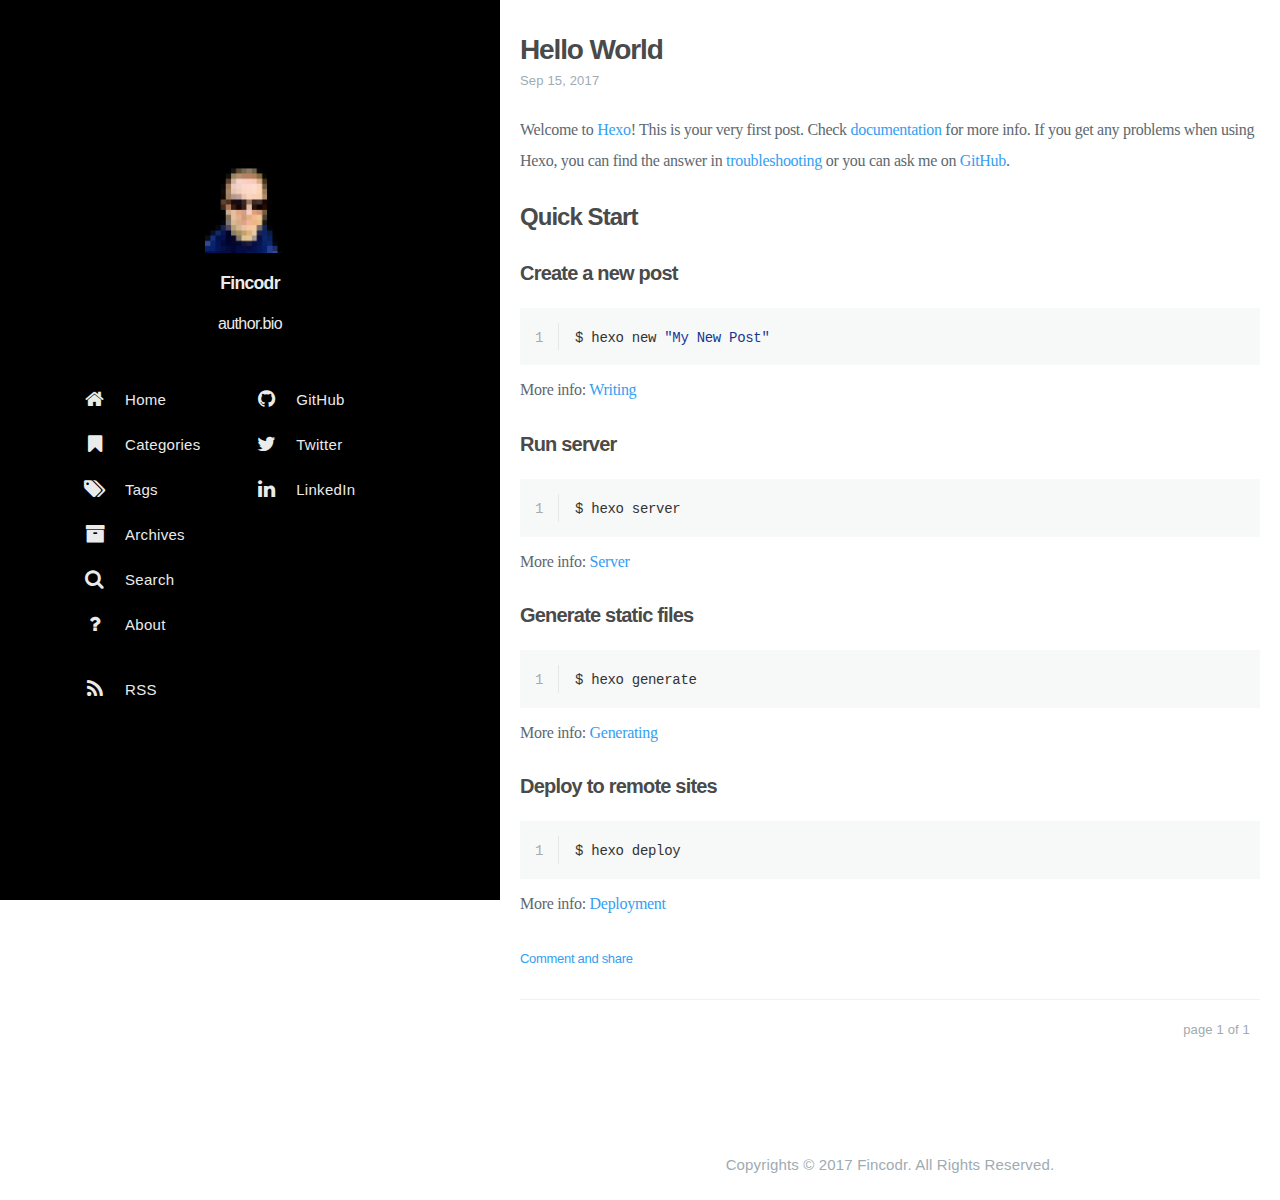
==== index.html @ 5a458836 "Site updated: 2017-09-15 10:48:50" ====
<!DOCTYPE html>
<html lang="en">
    
<head>
    <meta charset="UTF-8">
    <meta name="viewport" content="width=device-width, initial-scale=1">
    <meta name="generator" content="Fincodr :: Code">
    <title>Fincodr :: Code</title>
    <meta name="author" content="Fincodr">
    
    
    
        <link rel="alternate" type="application/atom+xml" title="RSS" href="/atom.xml">
    
    <meta name="description" content="Thoughts, ramblings and occasionally cool things">
<meta property="og:type" content="blog">
<meta property="og:title" content="Fincodr :: Code">
<meta property="og:url" content="https://fincodr.com/index.html">
<meta property="og:site_name" content="Fincodr :: Code">
<meta property="og:description" content="Thoughts, ramblings and occasionally cool things">
<meta property="og:locale" content="en">
<meta name="twitter:card" content="summary">
<meta name="twitter:title" content="Fincodr :: Code">
<meta name="twitter:description" content="Thoughts, ramblings and occasionally cool things">
<meta name="twitter:creator" content="@Fincodr">
    
    
        
    
    
        <meta property="og:image" content="https://fincodr.com/assets/images/mika_pixel_2017_200x200.png"/>
    
    
    
    
    <!--STYLES-->
    <link rel="stylesheet" href="/assets/css/font-awesome.css">
    <link rel="stylesheet" href="/assets/css/jquery.fancybox.css">
    <link rel="stylesheet" href="/assets/css/jquery.fancybox-thumbs.css">
    <link rel="stylesheet" href="/assets/css/tranquilpeak.css">
    <!--STYLES END-->
    
    
</head>

    <body>
        <div id="blog">
            <!-- Define author's picture -->


    
        
            
        
    

<header id="header" data-behavior="1">
    <i id="btn-open-sidebar" class="fa fa-lg fa-bars"></i>
    <div class="header-title">
        <a class="header-title-link" href="/ ">Fincodr :: Code</a>
    </div>
    
        
            <a  class="header-right-picture "
                href="#about">
        
        
            <img class="header-picture" src="/assets/images/mika_pixel_2017_200x200.png" alt="Author&#39;s picture"/>
        
        </a>
    
</header>

            <!-- Define author's picture -->



        
    

<nav id="sidebar" data-behavior="1">
    <div class="sidebar-container">
        
            <div class="sidebar-profile">
                <a href="/#about">
                    <img class="sidebar-profile-picture" src="/assets/images/mika_pixel_2017_200x200.png" alt="Author&#39;s picture"/>
                </a>
                <h4 class="sidebar-profile-name">Fincodr</h4>
                
                    <h5 class="sidebar-profile-bio"><p>author.bio</p>
</h5>
                
            </div>
        
        
            <ul class="sidebar-buttons">
            
                <li class="sidebar-button">
                    
                        <a  class="sidebar-button-link "
                             href="/ "
                            
                        >
                    
                        <i class="sidebar-button-icon fa fa-lg fa-home"></i>
                        <span class="sidebar-button-desc">Home</span>
                    </a>
            </li>
            
                <li class="sidebar-button">
                    
                        <a  class="sidebar-button-link "
                             href="/all-categories"
                            
                        >
                    
                        <i class="sidebar-button-icon fa fa-lg fa-bookmark"></i>
                        <span class="sidebar-button-desc">Categories</span>
                    </a>
            </li>
            
                <li class="sidebar-button">
                    
                        <a  class="sidebar-button-link "
                             href="/all-tags"
                            
                        >
                    
                        <i class="sidebar-button-icon fa fa-lg fa-tags"></i>
                        <span class="sidebar-button-desc">Tags</span>
                    </a>
            </li>
            
                <li class="sidebar-button">
                    
                        <a  class="sidebar-button-link "
                             href="/all-archives"
                            
                        >
                    
                        <i class="sidebar-button-icon fa fa-lg fa-archive"></i>
                        <span class="sidebar-button-desc">Archives</span>
                    </a>
            </li>
            
                <li class="sidebar-button">
                    
                        <a  class="sidebar-button-link open-algolia-search"
                             href="#search"
                            
                        >
                    
                        <i class="sidebar-button-icon fa fa-lg fa-search"></i>
                        <span class="sidebar-button-desc">Search</span>
                    </a>
            </li>
            
                <li class="sidebar-button">
                    
                        <a  class="sidebar-button-link "
                             href="#about"
                            
                        >
                    
                        <i class="sidebar-button-icon fa fa-lg fa-question"></i>
                        <span class="sidebar-button-desc">About</span>
                    </a>
            </li>
            
        </ul>
        
            <ul class="sidebar-buttons">
            
                <li class="sidebar-button">
                    
                        <a  class="sidebar-button-link " href="https://github.com/" target="_blank" rel="noopener">
                    
                        <i class="sidebar-button-icon fa fa-lg fa-github"></i>
                        <span class="sidebar-button-desc">GitHub</span>
                    </a>
            </li>
            
                <li class="sidebar-button">
                    
                        <a  class="sidebar-button-link " href="https://twitter.com/" target="_blank" rel="noopener">
                    
                        <i class="sidebar-button-icon fa fa-lg fa-twitter"></i>
                        <span class="sidebar-button-desc">Twitter</span>
                    </a>
            </li>
            
                <li class="sidebar-button">
                    
                        <a  class="sidebar-button-link " href="https://www.linkedin.com/profile/" target="_blank" rel="noopener">
                    
                        <i class="sidebar-button-icon fa fa-lg fa-linkedin"></i>
                        <span class="sidebar-button-desc">LinkedIn</span>
                    </a>
            </li>
            
        </ul>
        
            <ul class="sidebar-buttons">
            
                <li class="sidebar-button">
                    
                        <a  class="sidebar-button-link "
                             href="/atom.xml"
                            
                        >
                    
                        <i class="sidebar-button-icon fa fa-lg fa-rss"></i>
                        <span class="sidebar-button-desc">RSS</span>
                    </a>
            </li>
            
        </ul>
        
    </div>
</nav>

            
            <div id="main" data-behavior="1"
                 class="
                        hasCoverMetaIn
                        ">
                <section class="postShorten-group main-content-wrap">
    
    
    <article class="postShorten postShorten--thumbnailimg-bottom" itemscope itemType="http://schema.org/BlogPosting">
        <div class="postShorten-wrap">
            
            <div class="postShorten-header">
                <h1 class="postShorten-title" itemprop="headline">
                    
                        <a class="link-unstyled" href="/2017/09/15/hello-world/">
                            Hello World
                        </a>
                    
                </h1>
                <div class="postShorten-meta">
    <time itemprop="datePublished" datetime="2017-09-15T09:57:41+03:00">
	
		    Sep 15, 2017
    	
    </time>
    
</div>

            </div>
            
                <div class="postShorten-content" itemprop="articleBody">
                    <p>Welcome to <a href="https://hexo.io/" target="_blank" rel="external">Hexo</a>! This is your very first post. Check <a href="https://hexo.io/docs/" target="_blank" rel="external">documentation</a> for more info. If you get any problems when using Hexo, you can find the answer in <a href="https://hexo.io/docs/troubleshooting.html" target="_blank" rel="external">troubleshooting</a> or you can ask me on <a href="https://github.com/hexojs/hexo/issues" target="_blank" rel="external">GitHub</a>.</p>
<h2 id="Quick-Start"><a href="#Quick-Start" class="headerlink" title="Quick Start"></a>Quick Start</h2><h3 id="Create-a-new-post"><a href="#Create-a-new-post" class="headerlink" title="Create a new post"></a>Create a new post</h3><figure class="highlight bash"><table><tr><td class="gutter"><pre><div class="line">1</div></pre></td><td class="code"><pre><div class="line">$ hexo new <span class="string">"My New Post"</span></div></pre></td></tr></table></figure>
<p>More info: <a href="https://hexo.io/docs/writing.html" target="_blank" rel="external">Writing</a></p>
<h3 id="Run-server"><a href="#Run-server" class="headerlink" title="Run server"></a>Run server</h3><figure class="highlight bash"><table><tr><td class="gutter"><pre><div class="line">1</div></pre></td><td class="code"><pre><div class="line">$ hexo server</div></pre></td></tr></table></figure>
<p>More info: <a href="https://hexo.io/docs/server.html" target="_blank" rel="external">Server</a></p>
<h3 id="Generate-static-files"><a href="#Generate-static-files" class="headerlink" title="Generate static files"></a>Generate static files</h3><figure class="highlight bash"><table><tr><td class="gutter"><pre><div class="line">1</div></pre></td><td class="code"><pre><div class="line">$ hexo generate</div></pre></td></tr></table></figure>
<p>More info: <a href="https://hexo.io/docs/generating.html" target="_blank" rel="external">Generating</a></p>
<h3 id="Deploy-to-remote-sites"><a href="#Deploy-to-remote-sites" class="headerlink" title="Deploy to remote sites"></a>Deploy to remote sites</h3><figure class="highlight bash"><table><tr><td class="gutter"><pre><div class="line">1</div></pre></td><td class="code"><pre><div class="line">$ hexo deploy</div></pre></td></tr></table></figure>
<p>More info: <a href="https://hexo.io/docs/deployment.html" target="_blank" rel="external">Deployment</a></p>

                    
                        
                    
                    
                        <p>
                            <a href="/2017/09/15/hello-world/#post-footer" class="postShorten-excerpt_link link">
                                Comment and share
                            </a>
                        </p>
                    
                </div>
            
        </div>
        
    </article>
    
    <div class="pagination-bar">
    <ul class="pagination">
        
        
        <li class="pagination-number">page 1 of 1</li>
    </ul>
</div>

</section>


                <footer id="footer" class="main-content-wrap">
    <span class="copyrights">
        Copyrights &copy; 2017 Fincodr. All Rights Reserved.
    </span>
</footer>

            </div>
            
        </div>
        


    
        
    

<div id="about">
    <div id="about-card">
        <div id="about-btn-close">
            <i class="fa fa-remove"></i>
        </div>
        
            <img id="about-card-picture" src="/assets/images/mika_pixel_2017_200x200.png" alt="Author&#39;s picture"/>
        
            <h4 id="about-card-name">Fincodr</h4>
        
            <div id="about-card-bio"><p>author.bio</p>
</div>
        
        
            <div id="about-card-job">
                <i class="fa fa-briefcase"></i>
                <br/>
                <p>author.job</p>

            </div>
        
        
            <div id="about-card-location">
                <i class="fa fa-map-marker"></i>
                <br/>
                Jyväskylä
            </div>
        
    </div>
</div>

        <div id="algolia-search-modal" class="modal-container">
    <div class="modal">
        <div class="modal-header">
            <span class="close-button"><i class="fa fa-close"></i></span>
            <a href="https://algolia.com" target="_blank" rel="noopener" class="searchby-algolia text-color-light link-unstyled">
                <span class="searchby-algolia-text text-color-light text-small">by</span>
                <img class="searchby-algolia-logo" src="https://www.algolia.com/static_assets/images/press/downloads/algolia-light.svg">
            </a>
            <i class="search-icon fa fa-search"></i>
            <form id="algolia-search-form">
                <input type="text" id="algolia-search-input" name="search"
                    class="form-control input--large search-input" placeholder="Search "
                    />
            </form>
        </div>
        <div class="modal-body">
            <div class="no-result text-color-light text-center">no post found</div>
            <div class="results">
                
                <div class="media">
                    
                    <div class="media-body">
                        <a class="link-unstyled" href="https://fincodr.com/2017/09/15/hello-world/">
                            <h3 class="media-heading">Hello World</h3>
                        </a>
                        <span class="media-meta">
                            <span class="media-date text-small">
                                
                                    Sep 15, 2017
                                
                            </span>
                        </span>
                        <div class="media-content hide-xs font-merryweather"></div>
                    </div>
                    <div style="clear:both;"></div>
                    <hr>
                </div>
                
            </div>
        </div>
        <div class="modal-footer">
            <p class="results-count text-medium"
                data-message-zero="no post found"
                data-message-one="1 post found"
                data-message-other="{n} posts found">
                1 post found
            </p>
        </div>
    </div>
</div>

        
<div id="cover" style="background-image:url('/assets/images/null');"></div>
        <!--SCRIPTS-->
<script src="/assets/js/jquery.js"></script>
<script src="/assets/js/jquery.fancybox.js"></script>
<script src="/assets/js/jquery.fancybox-thumbs.js"></script>
<script src="/assets/js/tranquilpeak.js"></script>
<!--SCRIPTS END-->


    </body>
</html>
---- assets/css/tranquilpeak.css ----
@charset "UTF-8";
@font-face {
  font-family: 'Open Sans';
  font-style: normal;
  font-weight: 400;
  src: local("Open Sans"), local("OpenSans"), url(https://fonts.gstatic.com/s/opensans/v10/cJZKeOuBrn4kERxqtaUH3SZ2oysoEQEeKwjgmXLRnTc.ttf) format("truetype"); }

@font-face {
  font-family: 'Open Sans';
  font-style: normal;
  font-weight: 700;
  src: local("Open Sans Bold"), local("OpenSans-Bold"), url(https://fonts.gstatic.com/s/opensans/v10/k3k702ZOKiLJc3WVjuplzJS3E-kSBmtLoNJPDtbj2Pk.ttf) format("truetype"); }

@font-face {
  font-family: 'Merriweather';
  font-style: normal;
  font-weight: 300;
  src: local("Merriweather Light"), local("Merriweather-Light"), url(https://fonts.gstatic.com/s/merriweather/v8/ZvcMqxEwPfh2qDWBPxn6nk7nEl83IKQRaQwpv_tz1Eg.ttf) format("truetype"); }

@font-face {
  font-family: 'Merriweather';
  font-style: normal;
  font-weight: 400;
  src: local("Merriweather"), url(https://fonts.gstatic.com/s/merriweather/v8/RFda8w1V0eDZheqfcyQ4EJS3E-kSBmtLoNJPDtbj2Pk.ttf) format("truetype"); }

@font-face {
  font-family: 'Merriweather';
  font-style: normal;
  font-weight: 700;
  src: local("Merriweather Bold"), local("Merriweather-Bold"), url(https://fonts.gstatic.com/s/merriweather/v8/ZvcMqxEwPfh2qDWBPxn6nv83cGrqhiQgWmjXfohD0fc.ttf) format("truetype"); }

@font-face {
  font-family: 'Merriweather';
  font-style: italic;
  font-weight: 300;
  src: local("Merriweather Light Italic"), local("Merriweather-LightItalic"), url(https://fonts.gstatic.com/s/merriweather/v8/EYh7Vl4ywhowqULgRdYwIGrKw6K5wsYdxr6rUL2ZGaM.ttf) format("truetype"); }

@font-face {
  font-family: 'Merriweather';
  font-style: italic;
  font-weight: 700;
  src: local("Merriweather Bold Italic"), local("Merriweather-BoldItalic"), url(https://fonts.gstatic.com/s/merriweather/v8/EYh7Vl4ywhowqULgRdYwII1kRdeHIFWYEsp6A2f99b0.ttf) format("truetype"); }

html {
  font-family: "Open Sans", sans-serif;
  font-size: 10px;
  -ms-text-size-adjust: 100%;
  -webkit-text-size-adjust: 100%;
  text-size-adjust: 100%;
  -webkit-tap-highlight-color: transparent;
  tap-highlight-color: transparent; }

body {
  width: 100%;
  height: 100%;
  margin: 0;
  padding: 0;
  background: white;
  font-family: "Open Sans", sans-serif;
  font-size: 1.6rem;
  line-height: 1.9em;
  letter-spacing: 0.01em;
  -webkit-font-smoothing: subpixel-antialiased;
  font-smoothing: subpixel-antialiased; }
  body.pushed {
    overflow-x: hidden; }

h1,
h2,
h3,
h4,
h5,
h6 {
  letter-spacing: -0.04em;
  font-family: "Open Sans", sans-serif;
  font-weight: 700;
  line-height: 1.45em;
  color: #4a4a4a; }

h1,
h2,
h3 {
  margin: 1em 0 1em 0; }

h4,
h5,
h6 {
  margin: 1em 0 0.5em 0; }

h1 {
  font-size: 2.8rem; }

h2 {
  font-size: 2.4rem; }

h3 {
  font-size: 2rem; }

h4 {
  font-size: 1.8rem; }

h5 {
  font-size: 1.7rem; }

h6 {
  font-size: 1.6rem; }

p {
  margin: 0 0 1.5em 0; }

ul,
ol,
dl {
  margin: 0 0 0.5em 0; }

a, a:hover, a:active, a:visited {
  cursor: pointer;
  color: #349ef3;
  text-decoration: none; }

a:hover {
  color: #349ef3;
  text-decoration: underline; }

table {
  width: 100%;
  background: transparent;
  border-collapse: collapse;
  border-spacing: 0;
  text-align: left; }
  table th {
    padding: 5px 10px;
    font-weight: bold;
    border-bottom: 2px solid #909ba2; }
  table td {
    padding: 5px 10px; }
  table tr:nth-child(2n) {
    background: #f7f8f8; }

hr {
  margin: 1.5em 0 0;
  outline: none;
  border: none;
  border-top: 1px solid #eef2f8; }

dl dt {
  font-weight: bold; }

dl dd {
  margin-left: 0; }

pre > code {
  display: block;
  width: 100%;
  box-sizing: border-box;
  padding: 15px;
  font-family: Menlo, Consolas, monospace;
  border: none;
  margin: 0;
  cursor: text;
  overflow-x: auto;
  line-height: 1.7em;
  font-size: 1.4rem; }

code {
  font-size: 1.5rem;
  display: inline-block;
  font-family: Menlo, Consolas, monospace;
  font-weight: 400;
  background-color: #f7f8f8;
  padding: 0 10px; }

acronym,
abbr {
  border-bottom: 1px dotted #5d686f; }

blockquote {
  border-left: 3px solid #5d686f;
  padding: 0 15px;
  font-style: italic;
  margin: 1.5em 0 0; }
  blockquote cite:before {
    content: ' — ';
    padding: 0 0.3em; }
  blockquote > p:first-child {
    margin: 0; }

@media only screen and (max-width: 767px) {
  code {
    font-size: 1.4rem; }
  h1 {
    font-size: 2.6rem; }
  h2 {
    font-size: 2.2rem; }
  h3 {
    font-size: 1.8rem; }
  h4 {
    font-size: 1.6rem; }
  h5 {
    font-size: 1.5rem; }
  h6 {
    font-size: 1.4rem; } }

@media only screen and (min-width: 768px) and (max-width: 1023px) {
  h1 {
    font-size: 2.65rem; }
  h2 {
    font-size: 2.25rem; }
  h3 {
    font-size: 1.85rem; }
  h4 {
    font-size: 1.65rem; }
  h5 {
    font-size: 1.55rem; }
  h6 {
    font-size: 1.45rem; } }

#about {
  display: none;
  position: fixed;
  top: 0;
  left: 0;
  width: 100%;
  height: 100%;
  background: rgba(17, 26, 35, 0);
  text-align: center;
  line-height: 100%;
  overflow-y: auto;
  overflow-x: hidden;
  z-index: 30; }
  #about #about-card {
    position: relative;
    top: -1000px;
    display: block;
    background: white;
    max-width: 400px;
    margin: 15px auto;
    border-radius: 3px;
    padding: 30px 0;
    -webkit-box-shadow: 0 0 5px rgba(0, 0, 0, 0.5);
    -moz-box-shadow: 0 0 5px rgba(0, 0, 0, 0.5);
    box-shadow: 0 0 5px rgba(0, 0, 0, 0.5); }
    #about #about-card #about-btn-close {
      position: absolute;
      top: 15px;
      right: 15px;
      color: #9eabb3;
      cursor: pointer; }
      #about #about-card #about-btn-close:hover {
        color: #738691; }
    #about #about-card #about-card-picture {
      margin-bottom: 15px; }
    #about #about-card #about-card-name {
      margin-top: 0;
      margin-bottom: 20px; }
    #about #about-card #about-card-bio {
      padding: 0 30px;
      margin: 0 0 30px 0; }
    #about #about-card #about-card-job,
    #about #about-card #about-card-location {
      display: inline-block;
      vertical-align: top; }
    #about #about-card #about-card-job,
    #about #about-card #about-card-location,
    #about #about-card #about-card-bio {
      font-size: 1.6rem;
      line-height: 1.9em;
      font-weight: 400;
      color: #5d686f; }

@media only screen and (max-width: 767px) {
  #about #about-card {
    width: 90%; }
    #about #about-card #about-card-job,
    #about #about-card #about-card-location {
      display: block;
      width: calc(100% - 60px);
      padding: 0 30px; }
    #about #about-card #about-card-picture {
      width: 90px;
      height: 90px;
      border-radius: 45px; }
    #about #about-card #about-card-job {
      margin-bottom: 15px; } }

@media only screen and (min-width: 768px) {
  #about #about-card {
    width: 80%; }
    #about #about-card #about-card-picture {
      width: 110px;
      height: 110px;
      border-radius: 55px; }
    #about #about-card #about-card-job,
    #about #about-card #about-card-location {
      display: inline-block;
      width: calc((100% / 2) - 48px); }
    #about #about-card #about-card-job {
      padding: 0 15px 0 30px; }
    #about #about-card #about-card-location {
      padding: 0 30px 0 15px; } }

#blog {
  position: absolute;
  top: 0;
  left: 0;
  width: 100%;
  height: 100%; }

#bottom-bar {
  display: none;
  position: fixed;
  bottom: 0;
  height: 60px;
  background: white;
  margin: 0;
  border-top: 1px solid #eef2f8;
  padding: 0 15px;
  z-index: 40;
  transition: transform .25s ease-in-out;
  -webkit-transition: -webkit-transform .25s ease-in-out; }

@media only screen and (max-width: 767px) {
  #bottom-bar {
    width: calc(100% - 15px * 2);
    left: 0; }
    #bottom-bar[data-behavior="1"].pushed, #bottom-bar[data-behavior="2"].pushed, #bottom-bar[data-behavior="4"].pushed, #bottom-bar[data-behavior="5"].pushed {
      -webkit-transform: translate3d(250px, 0, 0);
      -moz-transform: translate3d(250px, 0, 0);
      transform: translate3d(250px, 0, 0); }
    #bottom-bar[data-behavior="3"].pushed, #bottom-bar[data-behavior="6"].pushed {
      -webkit-transform: translate3d(75px, 0, 0);
      -moz-transform: translate3d(75px, 0, 0);
      transform: translate3d(75px, 0, 0); } }

@media only screen and (min-width: 768px) and (max-width: 1023px) {
  #bottom-bar[data-behavior="1"], #bottom-bar[data-behavior="2"], #bottom-bar[data-behavior="3"] {
    width: calc(100% - 75px - 15px * 2);
    left: 75px; }
    #bottom-bar[data-behavior="1"].pushed, #bottom-bar[data-behavior="2"].pushed, #bottom-bar[data-behavior="3"].pushed {
      -webkit-transform: translate3d(75px, 0, 0);
      -moz-transform: translate3d(75px, 0, 0);
      transform: translate3d(75px, 0, 0); }
  #bottom-bar[data-behavior="4"], #bottom-bar[data-behavior="5"] {
    width: calc(100% - 15px * 2);
    left: 0; }
    #bottom-bar[data-behavior="4"].pushed, #bottom-bar[data-behavior="5"].pushed {
      -webkit-transform: translate3d(250px, 0, 0);
      -moz-transform: translate3d(250px, 0, 0);
      transform: translate3d(250px, 0, 0); }
  #bottom-bar[data-behavior="6"] {
    width: calc(100% - 15px * 2);
    left: 0; }
    #bottom-bar[data-behavior="6"].pushed {
      -webkit-transform: translate3d(75px, 0, 0);
      -moz-transform: translate3d(75px, 0, 0);
      transform: translate3d(75px, 0, 0); } }

@media only screen and (min-width: 1024px) and (max-width: 1279px) {
  #bottom-bar[data-behavior="1"], #bottom-bar[data-behavior="2"] {
    width: calc(100% - 250px - 15px * 2);
    left: 250px; }
    #bottom-bar[data-behavior="1"].pushed, #bottom-bar[data-behavior="2"].pushed {
      -webkit-transform: translate3d(250px, 0, 0);
      -moz-transform: translate3d(250px, 0, 0);
      transform: translate3d(250px, 0, 0); }
  #bottom-bar[data-behavior="3"] {
    width: calc(100% - 75px - 15px * 2);
    left: 75px; }
    #bottom-bar[data-behavior="3"].pushed {
      -webkit-transform: translate3d(75px, 0, 0);
      -moz-transform: translate3d(75px, 0, 0);
      transform: translate3d(75px, 0, 0); }
  #bottom-bar[data-behavior="4"], #bottom-bar[data-behavior="5"] {
    width: calc(100% - 15px * 2);
    left: 0; }
    #bottom-bar[data-behavior="4"].pushed, #bottom-bar[data-behavior="5"].pushed {
      -webkit-transform: translate3d(250px, 0, 0);
      -moz-transform: translate3d(250px, 0, 0);
      transform: translate3d(250px, 0, 0); }
  #bottom-bar[data-behavior="6"] {
    width: calc(100% - 15px * 2);
    left: 0; }
    #bottom-bar[data-behavior="6"].pushed {
      -webkit-transform: translate3d(75px, 0, 0);
      -moz-transform: translate3d(75px, 0, 0);
      transform: translate3d(75px, 0, 0); } }

@media only screen and (min-width: 1280px) {
  #bottom-bar[data-behavior="1"] {
    width: calc(100% - 500px - 15px * 2);
    left: 500px; }
    #bottom-bar[data-behavior="1"].pushed {
      -webkit-transform: translate3d(500px, 0, 0);
      -moz-transform: translate3d(500px, 0, 0);
      transform: translate3d(500px, 0, 0); }
  #bottom-bar[data-behavior="2"] {
    width: calc(100% - 250px - 15px * 2);
    left: 250px; }
    #bottom-bar[data-behavior="2"].pushed {
      -webkit-transform: translate3d(250px, 0, 0);
      -moz-transform: translate3d(250px, 0, 0);
      transform: translate3d(250px, 0, 0); }
  #bottom-bar[data-behavior="3"] {
    width: calc(100% - 75px - 15px * 2);
    left: 75px; }
    #bottom-bar[data-behavior="3"].pushed {
      -webkit-transform: translate3d(75px, 0, 0);
      -moz-transform: translate3d(75px, 0, 0);
      transform: translate3d(75px, 0, 0); }
  #bottom-bar[data-behavior="4"] {
    width: calc(100% - 15px * 2);
    left: 0; }
    #bottom-bar[data-behavior="4"].pushed {
      -webkit-transform: translate3d(500px, 0, 0);
      -moz-transform: translate3d(500px, 0, 0);
      transform: translate3d(500px, 0, 0); }
  #bottom-bar[data-behavior="5"] {
    width: calc(100% - 15px * 2);
    left: 0; }
    #bottom-bar[data-behavior="5"].pushed {
      -webkit-transform: translate3d(250px, 0, 0);
      -moz-transform: translate3d(250px, 0, 0);
      transform: translate3d(250px, 0, 0); }
  #bottom-bar[data-behavior="6"] {
    width: calc(100% - 15px * 2);
    left: 0; }
    #bottom-bar[data-behavior="6"].pushed {
      -webkit-transform: translate3d(75px, 0, 0);
      -moz-transform: translate3d(75px, 0, 0);
      transform: translate3d(75px, 0, 0); } }

#cover {
  position: fixed;
  width: 100%;
  height: 100%;
  background-repeat: no-repeat;
  background-size: cover;
  top: 0;
  left: 0;
  z-index: -1; }

#footer {
  color: #9eabb3;
  font-size: 1.5rem;
  text-align: center;
  margin-top: 70px;
  height: auto;
  padding: 20px 20px; }

#header {
  display: block;
  width: 100%;
  height: 55px;
  background: #fff;
  position: fixed;
  top: 0;
  border: 1px solid #eef2f8;
  color: #88909a;
  z-index: 20;
  transition: transform .25s ease-in-out;
  -webkit-transition: -webkit-transform .25s ease-in-out;
  -webkit-backface-visibility: hidden;
  -webkit-perspective: 1000; }
  #header #btn-open-sidebar {
    position: absolute;
    top: 20px;
    left: 20px;
    cursor: pointer; }
  #header .header-right-picture {
    position: absolute;
    top: 12.5px;
    right: 20px;
    display: block;
    width: 30px;
    height: 30px;
    color: #88909a; }
    #header .header-right-picture .header-picture {
      display: block;
      width: 30px;
      height: 30px;
      border-radius: 15px; }
  #header .header-right-icon {
    position: absolute;
    top: 12.5px;
    right: 20px;
    color: #88909a; }
  #header .header-title {
    text-align: center;
    font-size: 1.6rem;
    line-height: 55px;
    margin: 0; }
    #header .header-title .header-title-link {
      color: #88909a;
      font-weight: normal; }
      #header .header-title .header-title-link:hover, #header .header-title .header-title-link:active {
        color: #6e7681;
        text-decoration: none; }
  #header.header-up {
    -webkit-transform: translate3d(0, -55px, 0);
    -moz-transform: translate3d(0, -55px, 0);
    transform: translate3d(0, -55px, 0); }
  #header[data-behavior="1"].pushed, #header[data-behavior="2"].pushed, #header[data-behavior="4"].pushed, #header[data-behavior="5"].pushed {
    -webkit-transform: translate3d(250px, 0, 0);
    -moz-transform: translate3d(250px, 0, 0);
    transform: translate3d(250px, 0, 0); }
  #header[data-behavior="3"].pushed, #header[data-behavior="6"].pushed {
    -webkit-transform: translate3d(75px, 0, 0);
    -moz-transform: translate3d(75px, 0, 0);
    transform: translate3d(75px, 0, 0); }

@media only screen and (min-width: 768px) {
  #header[data-behavior="1"], #header[data-behavior="2"], #header[data-behavior="3"] {
    display: none; } }

@media only screen and (min-width: 1280px) {
  #header[data-behavior="1"].pushed, #header[data-behavior="4"].pushed {
    -webkit-transform: translate3d(500px, 0, 0);
    -moz-transform: translate3d(500px, 0, 0);
    transform: translate3d(500px, 0, 0); }
  #header[data-behavior="2"].pushed, #header[data-behavior="5"].pushed {
    -webkit-transform: translate3d(250px, 0, 0);
    -moz-transform: translate3d(250px, 0, 0);
    transform: translate3d(250px, 0, 0); } }

@media print {
  #header {
    display: none; } }

#main {
  display: block;
  min-height: 100%;
  background: #fff;
  transition: transform .25s ease-in-out;
  -webkit-transition: -webkit-transform .25s ease-in-out; }
  #main.hasCover.hasCoverCaption, #main.hasCover.hasCoverMetaOut {
    padding-top: 50px !important; }
  #main.hasCover.hasCoverMetaIn, #main.hasCover.hasCoverMetaOut.hasCoverCaption {
    padding-top: 0 !important; }

@media only screen and (max-width: 767px) {
  #main {
    padding-top: 70px;
    display: block;
    width: 100%; }
    #main[data-behavior="1"].pushed, #main[data-behavior="2"].pushed, #main[data-behavior="4"].pushed, #main[data-behavior="5"].pushed {
      -webkit-transform: translate3d(250px, 0, 0);
      -moz-transform: translate3d(250px, 0, 0);
      transform: translate3d(250px, 0, 0); }
    #main[data-behavior="3"].pushed, #main[data-behavior="6"].pushed {
      -webkit-transform: translate3d(75px, 0, 0);
      -moz-transform: translate3d(75px, 0, 0);
      transform: translate3d(75px, 0, 0); } }

@media only screen and (min-width: 768px) and (max-width: 1023px) {
  #main[data-behavior="1"], #main[data-behavior="2"], #main[data-behavior="3"] {
    padding-top: 15px;
    float: right;
    width: calc(100% - 75px); }
  #main[data-behavior="4"], #main[data-behavior="5"] {
    padding-top: 70px;
    display: block;
    width: 100%; }
    #main[data-behavior="4"].pushed, #main[data-behavior="5"].pushed {
      -webkit-transform: translate3d(250px, 0, 0);
      -moz-transform: translate3d(250px, 0, 0);
      transform: translate3d(250px, 0, 0); }
  #main[data-behavior="6"] {
    padding-top: 70px;
    display: block;
    width: 100%; }
    #main[data-behavior="6"].pushed {
      -webkit-transform: translate3d(75px, 0, 0);
      -moz-transform: translate3d(75px, 0, 0);
      transform: translate3d(75px, 0, 0); } }

@media only screen and (min-width: 1024px) and (max-width: 1279px) {
  #main[data-behavior="1"], #main[data-behavior="2"] {
    padding-top: 15px;
    float: right;
    width: calc(100% - 250px); }
  #main[data-behavior="3"] {
    padding-top: 15px;
    float: right;
    width: calc(100% - 75px); }
  #main[data-behavior="4"], #main[data-behavior="5"] {
    padding-top: 70px;
    display: block;
    width: 100%; }
    #main[data-behavior="4"].pushed, #main[data-behavior="5"].pushed {
      -webkit-transform: translate3d(250px, 0, 0);
      -moz-transform: translate3d(250px, 0, 0);
      transform: translate3d(250px, 0, 0); }
  #main[data-behavior="6"] {
    padding-top: 70px;
    display: block;
    width: 100%; }
    #main[data-behavior="6"].pushed {
      -webkit-transform: translate3d(75px, 0, 0);
      -moz-transform: translate3d(75px, 0, 0);
      transform: translate3d(75px, 0, 0); } }

@media only screen and (min-width: 1280px) {
  #main[data-behavior="1"] {
    padding-top: 15px;
    float: right;
    width: calc(100% - 500px); }
  #main[data-behavior="2"] {
    padding-top: 15px;
    float: right;
    width: calc(100% - 250px); }
  #main[data-behavior="3"] {
    padding-top: 15px;
    float: right;
    width: calc(100% - 75px); }
  #main[data-behavior="4"] {
    padding-top: 70px;
    display: block;
    width: 100%; }
    #main[data-behavior="4"].pushed {
      -webkit-transform: translate3d(500px, 0, 0);
      -moz-transform: translate3d(500px, 0, 0);
      transform: translate3d(500px, 0, 0); }
  #main[data-behavior="5"] {
    padding-top: 70px;
    display: block;
    width: 100%; }
    #main[data-behavior="5"].pushed {
      -webkit-transform: translate3d(250px, 0, 0);
      -moz-transform: translate3d(250px, 0, 0);
      transform: translate3d(250px, 0, 0); }
  #main[data-behavior="6"] {
    padding-top: 70px;
    display: block;
    width: 100%; }
    #main[data-behavior="6"].pushed {
      -webkit-transform: translate3d(75px, 0, 0);
      -moz-transform: translate3d(75px, 0, 0);
      transform: translate3d(75px, 0, 0); } }

#sidebar {
  font-family: "Open Sans", sans-serif;
  height: 100%;
  position: fixed;
  top: 0;
  background: black;
  overflow: auto;
  z-index: 20;
  transition: transform .25s ease-in-out;
  -webkit-transition: -webkit-transform .25s ease-in-out;
  -webkit-font-smoothing: antialiased;
  font-smoothing: antialiased; }
  #sidebar .sidebar-container {
    overflow: auto; }
  #sidebar .sidebar-profile {
    color: #ebebeb;
    text-align: center;
    padding-top: 18px;
    margin-bottom: 15px; }
    #sidebar .sidebar-profile .sidebar-profile-picture {
      display: block;
      margin: 0 auto; }
    #sidebar .sidebar-profile .sidebar-profile-name {
      font-size: 1.1em;
      color: #ebebeb; }
  #sidebar ul.sidebar-buttons {
    padding: 0;
    margin: 0 0 20px 0; }
    #sidebar ul.sidebar-buttons li.sidebar-button {
      display: block;
      width: 100%;
      height: 45px;
      line-height: 45px; }
      #sidebar ul.sidebar-buttons li.sidebar-button .sidebar-button-link {
        color: #ebebeb;
        display: block;
        height: 100%; }
        #sidebar ul.sidebar-buttons li.sidebar-button .sidebar-button-link:hover, #sidebar ul.sidebar-buttons li.sidebar-button .sidebar-button-link:active {
          text-decoration: none;
          color: white; }
    #sidebar ul.sidebar-buttons:first-child {
      margin-top: 5px; }

@media only screen and (max-width: 767px) {
  #sidebar[data-behavior="1"], #sidebar[data-behavior="2"], #sidebar[data-behavior="4"], #sidebar[data-behavior="5"] {
    left: -250px;
    width: 250px; }
    #sidebar[data-behavior="1"] .sidebar-profile, #sidebar[data-behavior="2"] .sidebar-profile, #sidebar[data-behavior="4"] .sidebar-profile, #sidebar[data-behavior="5"] .sidebar-profile {
      height: 130px;
      padding-top: 40px;
      padding-bottom: 7.5px; }
      #sidebar[data-behavior="1"] .sidebar-profile .sidebar-profile-picture, #sidebar[data-behavior="2"] .sidebar-profile .sidebar-profile-picture, #sidebar[data-behavior="4"] .sidebar-profile .sidebar-profile-picture, #sidebar[data-behavior="5"] .sidebar-profile .sidebar-profile-picture {
        width: 90px;
        height: 90px;
        border-radius: 0px;
        margin-bottom: 5px; }
      #sidebar[data-behavior="1"] .sidebar-profile .sidebar-profile-name, #sidebar[data-behavior="2"] .sidebar-profile .sidebar-profile-name, #sidebar[data-behavior="4"] .sidebar-profile .sidebar-profile-name, #sidebar[data-behavior="5"] .sidebar-profile .sidebar-profile-name {
        font-size: 1.6rem; }
    #sidebar[data-behavior="1"] ul.sidebar-buttons li.sidebar-button, #sidebar[data-behavior="2"] ul.sidebar-buttons li.sidebar-button, #sidebar[data-behavior="4"] ul.sidebar-buttons li.sidebar-button, #sidebar[data-behavior="5"] ul.sidebar-buttons li.sidebar-button {
      text-align: left; }
      #sidebar[data-behavior="1"] ul.sidebar-buttons li.sidebar-button .sidebar-button-link, #sidebar[data-behavior="2"] ul.sidebar-buttons li.sidebar-button .sidebar-button-link, #sidebar[data-behavior="4"] ul.sidebar-buttons li.sidebar-button .sidebar-button-link, #sidebar[data-behavior="5"] ul.sidebar-buttons li.sidebar-button .sidebar-button-link {
        text-align: left;
        width: auto;
        padding-left: 23px;
        padding-top: 0; }
        #sidebar[data-behavior="1"] ul.sidebar-buttons li.sidebar-button .sidebar-button-link .sidebar-button-icon, #sidebar[data-behavior="2"] ul.sidebar-buttons li.sidebar-button .sidebar-button-link .sidebar-button-icon, #sidebar[data-behavior="4"] ul.sidebar-buttons li.sidebar-button .sidebar-button-link .sidebar-button-icon, #sidebar[data-behavior="5"] ul.sidebar-buttons li.sidebar-button .sidebar-button-link .sidebar-button-icon {
          font-size: 2rem;
          display: inline-block;
          text-align: center;
          width: 30px;
          height: 30px;
          line-height: 30px;
          padding-top: 0;
          vertical-align: middle;
          margin-right: 15px; }
        #sidebar[data-behavior="1"] ul.sidebar-buttons li.sidebar-button .sidebar-button-link .sidebar-button-desc, #sidebar[data-behavior="2"] ul.sidebar-buttons li.sidebar-button .sidebar-button-link .sidebar-button-desc, #sidebar[data-behavior="4"] ul.sidebar-buttons li.sidebar-button .sidebar-button-link .sidebar-button-desc, #sidebar[data-behavior="5"] ul.sidebar-buttons li.sidebar-button .sidebar-button-link .sidebar-button-desc {
          display: inline-block;
          width: auto;
          height: 35px;
          line-height: 35px;
          font-size: 1.5rem;
          letter-spacing: 0.3px;
          vertical-align: middle; }
    #sidebar[data-behavior="1"].pushed, #sidebar[data-behavior="2"].pushed, #sidebar[data-behavior="4"].pushed, #sidebar[data-behavior="5"].pushed {
      -webkit-transform: translate3d(250px, 0, 0);
      -moz-transform: translate3d(250px, 0, 0);
      transform: translate3d(250px, 0, 0); }
  #sidebar[data-behavior="3"], #sidebar[data-behavior="6"] {
    left: -75px;
    width: 75px; }
    #sidebar[data-behavior="3"] .sidebar-profile .sidebar-profile-picture, #sidebar[data-behavior="6"] .sidebar-profile .sidebar-profile-picture {
      width: 30px;
      height: 30px;
      line-height: 30px;
      vertical-align: middle;
      border-radius: 0px; }
    #sidebar[data-behavior="3"] .sidebar-profile .sidebar-profile-name, #sidebar[data-behavior="6"] .sidebar-profile .sidebar-profile-name {
      display: none; }
    #sidebar[data-behavior="3"] ul.sidebar-buttons li.sidebar-button, #sidebar[data-behavior="6"] ul.sidebar-buttons li.sidebar-button {
      text-align: center; }
      #sidebar[data-behavior="3"] ul.sidebar-buttons li.sidebar-button .sidebar-button-link, #sidebar[data-behavior="6"] ul.sidebar-buttons li.sidebar-button .sidebar-button-link {
        text-align: center;
        width: 100%; }
        #sidebar[data-behavior="3"] ul.sidebar-buttons li.sidebar-button .sidebar-button-link .sidebar-button-icon, #sidebar[data-behavior="6"] ul.sidebar-buttons li.sidebar-button .sidebar-button-link .sidebar-button-icon {
          font-size: 2rem;
          display: inline-block;
          text-align: center;
          width: 30px;
          height: 30px;
          line-height: 30px;
          padding-top: 0;
          vertical-align: middle; }
        #sidebar[data-behavior="3"] ul.sidebar-buttons li.sidebar-button .sidebar-button-link .sidebar-button-desc, #sidebar[data-behavior="6"] ul.sidebar-buttons li.sidebar-button .sidebar-button-link .sidebar-button-desc {
          display: none; }
    #sidebar[data-behavior="3"].pushed, #sidebar[data-behavior="6"].pushed {
      -webkit-transform: translate3d(75px, 0, 0);
      -moz-transform: translate3d(75px, 0, 0);
      transform: translate3d(75px, 0, 0); } }

@media only screen and (min-width: 768px) and (max-width: 1023px) {
  #sidebar[data-behavior="1"], #sidebar[data-behavior="2"], #sidebar[data-behavior="3"] {
    width: 75px; }
    #sidebar[data-behavior="1"] .sidebar-profile .sidebar-profile-picture, #sidebar[data-behavior="2"] .sidebar-profile .sidebar-profile-picture, #sidebar[data-behavior="3"] .sidebar-profile .sidebar-profile-picture {
      width: 30px;
      height: 30px;
      line-height: 30px;
      vertical-align: middle;
      border-radius: 0px; }
    #sidebar[data-behavior="1"] .sidebar-profile .sidebar-profile-name, #sidebar[data-behavior="2"] .sidebar-profile .sidebar-profile-name, #sidebar[data-behavior="3"] .sidebar-profile .sidebar-profile-name {
      display: none; }
    #sidebar[data-behavior="1"] ul.sidebar-buttons li.sidebar-button, #sidebar[data-behavior="2"] ul.sidebar-buttons li.sidebar-button, #sidebar[data-behavior="3"] ul.sidebar-buttons li.sidebar-button {
      text-align: center; }
      #sidebar[data-behavior="1"] ul.sidebar-buttons li.sidebar-button .sidebar-button-link, #sidebar[data-behavior="2"] ul.sidebar-buttons li.sidebar-button .sidebar-button-link, #sidebar[data-behavior="3"] ul.sidebar-buttons li.sidebar-button .sidebar-button-link {
        text-align: center;
        width: 100%; }
        #sidebar[data-behavior="1"] ul.sidebar-buttons li.sidebar-button .sidebar-button-link .sidebar-button-icon, #sidebar[data-behavior="2"] ul.sidebar-buttons li.sidebar-button .sidebar-button-link .sidebar-button-icon, #sidebar[data-behavior="3"] ul.sidebar-buttons li.sidebar-button .sidebar-button-link .sidebar-button-icon {
          font-size: 2rem;
          display: inline-block;
          text-align: center;
          width: 30px;
          height: 30px;
          line-height: 30px;
          padding-top: 0;
          vertical-align: middle; }
        #sidebar[data-behavior="1"] ul.sidebar-buttons li.sidebar-button .sidebar-button-link .sidebar-button-desc, #sidebar[data-behavior="2"] ul.sidebar-buttons li.sidebar-button .sidebar-button-link .sidebar-button-desc, #sidebar[data-behavior="3"] ul.sidebar-buttons li.sidebar-button .sidebar-button-link .sidebar-button-desc {
          display: none; }
    #sidebar[data-behavior="1"].pushed, #sidebar[data-behavior="2"].pushed, #sidebar[data-behavior="3"].pushed {
      -webkit-transform: translate3d(75px, 0, 0);
      -moz-transform: translate3d(75px, 0, 0);
      transform: translate3d(75px, 0, 0); }
  #sidebar[data-behavior="4"], #sidebar[data-behavior="5"] {
    left: -250px;
    width: 250px; }
    #sidebar[data-behavior="4"] .sidebar-profile, #sidebar[data-behavior="5"] .sidebar-profile {
      height: 130px;
      padding-top: 40px;
      padding-bottom: 7.5px; }
      #sidebar[data-behavior="4"] .sidebar-profile .sidebar-profile-picture, #sidebar[data-behavior="5"] .sidebar-profile .sidebar-profile-picture {
        width: 90px;
        height: 90px;
        border-radius: 0px;
        margin-bottom: 5px; }
      #sidebar[data-behavior="4"] .sidebar-profile .sidebar-profile-name, #sidebar[data-behavior="5"] .sidebar-profile .sidebar-profile-name {
        font-size: 1.6rem; }
    #sidebar[data-behavior="4"] ul.sidebar-buttons li.sidebar-button, #sidebar[data-behavior="5"] ul.sidebar-buttons li.sidebar-button {
      text-align: left; }
      #sidebar[data-behavior="4"] ul.sidebar-buttons li.sidebar-button .sidebar-button-link, #sidebar[data-behavior="5"] ul.sidebar-buttons li.sidebar-button .sidebar-button-link {
        text-align: left;
        width: auto;
        padding-left: 23px;
        padding-top: 0; }
        #sidebar[data-behavior="4"] ul.sidebar-buttons li.sidebar-button .sidebar-button-link .sidebar-button-icon, #sidebar[data-behavior="5"] ul.sidebar-buttons li.sidebar-button .sidebar-button-link .sidebar-button-icon {
          font-size: 2rem;
          display: inline-block;
          text-align: center;
          width: 30px;
          height: 30px;
          line-height: 30px;
          padding-top: 0;
          vertical-align: middle;
          margin-right: 15px; }
        #sidebar[data-behavior="4"] ul.sidebar-buttons li.sidebar-button .sidebar-button-link .sidebar-button-desc, #sidebar[data-behavior="5"] ul.sidebar-buttons li.sidebar-button .sidebar-button-link .sidebar-button-desc {
          display: inline-block;
          width: auto;
          height: 35px;
          line-height: 35px;
          font-size: 1.5rem;
          letter-spacing: 0.3px;
          vertical-align: middle; }
    #sidebar[data-behavior="4"].pushed, #sidebar[data-behavior="5"].pushed {
      -webkit-transform: translate3d(250px, 0, 0);
      -moz-transform: translate3d(250px, 0, 0);
      transform: translate3d(250px, 0, 0); }
  #sidebar[data-behavior="6"] {
    left: -75px;
    width: 75px; }
    #sidebar[data-behavior="6"] .sidebar-profile .sidebar-profile-picture {
      width: 30px;
      height: 30px;
      line-height: 30px;
      vertical-align: middle;
      border-radius: 0px; }
    #sidebar[data-behavior="6"] .sidebar-profile .sidebar-profile-name {
      display: none; }
    #sidebar[data-behavior="6"] ul.sidebar-buttons li.sidebar-button {
      text-align: center; }
      #sidebar[data-behavior="6"] ul.sidebar-buttons li.sidebar-button .sidebar-button-link {
        text-align: center;
        width: 100%; }
        #sidebar[data-behavior="6"] ul.sidebar-buttons li.sidebar-button .sidebar-button-link .sidebar-button-icon {
          font-size: 2rem;
          display: inline-block;
          text-align: center;
          width: 30px;
          height: 30px;
          line-height: 30px;
          padding-top: 0;
          vertical-align: middle; }
        #sidebar[data-behavior="6"] ul.sidebar-buttons li.sidebar-button .sidebar-button-link .sidebar-button-desc {
          display: none; }
    #sidebar[data-behavior="6"].pushed {
      -webkit-transform: translate3d(75px, 0, 0);
      -moz-transform: translate3d(75px, 0, 0);
      transform: translate3d(75px, 0, 0); } }

@media only screen and (min-width: 1024px) and (max-width: 1279px) {
  #sidebar[data-behavior="1"], #sidebar[data-behavior="2"] {
    width: 250px; }
    #sidebar[data-behavior="1"] .sidebar-profile, #sidebar[data-behavior="2"] .sidebar-profile {
      height: 130px;
      padding-top: 40px;
      padding-bottom: 7.5px; }
      #sidebar[data-behavior="1"] .sidebar-profile .sidebar-profile-picture, #sidebar[data-behavior="2"] .sidebar-profile .sidebar-profile-picture {
        width: 90px;
        height: 90px;
        border-radius: 0px;
        margin-bottom: 5px; }
      #sidebar[data-behavior="1"] .sidebar-profile .sidebar-profile-name, #sidebar[data-behavior="2"] .sidebar-profile .sidebar-profile-name {
        font-size: 1.6rem; }
    #sidebar[data-behavior="1"] ul.sidebar-buttons li.sidebar-button, #sidebar[data-behavior="2"] ul.sidebar-buttons li.sidebar-button {
      text-align: left; }
      #sidebar[data-behavior="1"] ul.sidebar-buttons li.sidebar-button .sidebar-button-link, #sidebar[data-behavior="2"] ul.sidebar-buttons li.sidebar-button .sidebar-button-link {
        text-align: left;
        width: auto;
        padding-left: 23px;
        padding-top: 0; }
        #sidebar[data-behavior="1"] ul.sidebar-buttons li.sidebar-button .sidebar-button-link .sidebar-button-icon, #sidebar[data-behavior="2"] ul.sidebar-buttons li.sidebar-button .sidebar-button-link .sidebar-button-icon {
          font-size: 2rem;
          display: inline-block;
          text-align: center;
          width: 30px;
          height: 30px;
          line-height: 30px;
          padding-top: 0;
          vertical-align: middle;
          margin-right: 15px; }
        #sidebar[data-behavior="1"] ul.sidebar-buttons li.sidebar-button .sidebar-button-link .sidebar-button-desc, #sidebar[data-behavior="2"] ul.sidebar-buttons li.sidebar-button .sidebar-button-link .sidebar-button-desc {
          display: inline-block;
          width: auto;
          height: 35px;
          line-height: 35px;
          font-size: 1.5rem;
          letter-spacing: 0.3px;
          vertical-align: middle; }
    #sidebar[data-behavior="1"].pushed, #sidebar[data-behavior="2"].pushed {
      -webkit-transform: translate3d(250px, 0, 0);
      -moz-transform: translate3d(250px, 0, 0);
      transform: translate3d(250px, 0, 0); }
  #sidebar[data-behavior="3"] {
    width: 75px; }
    #sidebar[data-behavior="3"] .sidebar-profile .sidebar-profile-picture {
      width: 30px;
      height: 30px;
      line-height: 30px;
      vertical-align: middle;
      border-radius: 0px; }
    #sidebar[data-behavior="3"] .sidebar-profile .sidebar-profile-name {
      display: none; }
    #sidebar[data-behavior="3"] ul.sidebar-buttons li.sidebar-button {
      text-align: center; }
      #sidebar[data-behavior="3"] ul.sidebar-buttons li.sidebar-button .sidebar-button-link {
        text-align: center;
        width: 100%; }
        #sidebar[data-behavior="3"] ul.sidebar-buttons li.sidebar-button .sidebar-button-link .sidebar-button-icon {
          font-size: 2rem;
          display: inline-block;
          text-align: center;
          width: 30px;
          height: 30px;
          line-height: 30px;
          padding-top: 0;
          vertical-align: middle; }
        #sidebar[data-behavior="3"] ul.sidebar-buttons li.sidebar-button .sidebar-button-link .sidebar-button-desc {
          display: none; }
    #sidebar[data-behavior="3"].pushed {
      -webkit-transform: translate3d(75px, 0, 0);
      -moz-transform: translate3d(75px, 0, 0);
      transform: translate3d(75px, 0, 0); }
  #sidebar[data-behavior="4"], #sidebar[data-behavior="5"] {
    left: -250px;
    width: 250px; }
    #sidebar[data-behavior="4"] .sidebar-profile, #sidebar[data-behavior="5"] .sidebar-profile {
      height: 130px;
      padding-top: 40px;
      padding-bottom: 7.5px; }
      #sidebar[data-behavior="4"] .sidebar-profile .sidebar-profile-picture, #sidebar[data-behavior="5"] .sidebar-profile .sidebar-profile-picture {
        width: 90px;
        height: 90px;
        border-radius: 0px;
        margin-bottom: 5px; }
      #sidebar[data-behavior="4"] .sidebar-profile .sidebar-profile-name, #sidebar[data-behavior="5"] .sidebar-profile .sidebar-profile-name {
        font-size: 1.6rem; }
    #sidebar[data-behavior="4"] ul.sidebar-buttons li.sidebar-button, #sidebar[data-behavior="5"] ul.sidebar-buttons li.sidebar-button {
      text-align: left; }
      #sidebar[data-behavior="4"] ul.sidebar-buttons li.sidebar-button .sidebar-button-link, #sidebar[data-behavior="5"] ul.sidebar-buttons li.sidebar-button .sidebar-button-link {
        text-align: left;
        width: auto;
        padding-left: 23px;
        padding-top: 0; }
        #sidebar[data-behavior="4"] ul.sidebar-buttons li.sidebar-button .sidebar-button-link .sidebar-button-icon, #sidebar[data-behavior="5"] ul.sidebar-buttons li.sidebar-button .sidebar-button-link .sidebar-button-icon {
          font-size: 2rem;
          display: inline-block;
          text-align: center;
          width: 30px;
          height: 30px;
          line-height: 30px;
          padding-top: 0;
          vertical-align: middle;
          margin-right: 15px; }
        #sidebar[data-behavior="4"] ul.sidebar-buttons li.sidebar-button .sidebar-button-link .sidebar-button-desc, #sidebar[data-behavior="5"] ul.sidebar-buttons li.sidebar-button .sidebar-button-link .sidebar-button-desc {
          display: inline-block;
          width: auto;
          height: 35px;
          line-height: 35px;
          font-size: 1.5rem;
          letter-spacing: 0.3px;
          vertical-align: middle; }
    #sidebar[data-behavior="4"].pushed, #sidebar[data-behavior="5"].pushed {
      -webkit-transform: translate3d(250px, 0, 0);
      -moz-transform: translate3d(250px, 0, 0);
      transform: translate3d(250px, 0, 0); }
  #sidebar[data-behavior="6"] {
    left: -75px;
    width: 75px; }
    #sidebar[data-behavior="6"] .sidebar-profile .sidebar-profile-picture {
      width: 30px;
      height: 30px;
      line-height: 30px;
      vertical-align: middle;
      border-radius: 0px; }
    #sidebar[data-behavior="6"] .sidebar-profile .sidebar-profile-name {
      display: none; }
    #sidebar[data-behavior="6"] ul.sidebar-buttons li.sidebar-button {
      text-align: center; }
      #sidebar[data-behavior="6"] ul.sidebar-buttons li.sidebar-button .sidebar-button-link {
        text-align: center;
        width: 100%; }
        #sidebar[data-behavior="6"] ul.sidebar-buttons li.sidebar-button .sidebar-button-link .sidebar-button-icon {
          font-size: 2rem;
          display: inline-block;
          text-align: center;
          width: 30px;
          height: 30px;
          line-height: 30px;
          padding-top: 0;
          vertical-align: middle; }
        #sidebar[data-behavior="6"] ul.sidebar-buttons li.sidebar-button .sidebar-button-link .sidebar-button-desc {
          display: none; }
    #sidebar[data-behavior="6"].pushed {
      -webkit-transform: translate3d(75px, 0, 0);
      -moz-transform: translate3d(75px, 0, 0);
      transform: translate3d(75px, 0, 0); } }

@media only screen and (min-width: 1280px) {
  #sidebar[data-behavior="1"] {
    width: 500px;
    display: -webkit-flex;
    display: -webkit-box;
    display: -moz-box;
    display: -ms-flexbox;
    display: flex;
    flex-direction: column;
    justify-content: center; }
    #sidebar[data-behavior="1"] .sidebar-container {
      position: relative;
      padding: 0 80px; }
    #sidebar[data-behavior="1"] .sidebar-profile {
      padding-top: 0;
      padding-bottom: 7.5px; }
      #sidebar[data-behavior="1"] .sidebar-profile .sidebar-profile-picture {
        width: 90px;
        height: 90px;
        border-radius: 0px;
        margin-bottom: 5px; }
      #sidebar[data-behavior="1"] .sidebar-profile .sidebar-profile-bio,
      #sidebar[data-behavior="1"] .sidebar-profile .sidebar-profile-job,
      #sidebar[data-behavior="1"] .sidebar-profile .sidebar-profile-location {
        font-weight: 400;
        font-size: 1.6rem;
        color: #ebebeb; }
      #sidebar[data-behavior="1"] .sidebar-profile .sidebar-profile-job,
      #sidebar[data-behavior="1"] .sidebar-profile .sidebar-profile-location {
        margin-top: 0;
        width: 49%;
        display: inline-block; }
    #sidebar[data-behavior="1"] ul.sidebar-buttons {
      width: 49%;
      vertical-align: top;
      display: inline-block; }
      #sidebar[data-behavior="1"] ul.sidebar-buttons li.sidebar-button {
        text-align: left;
        box-sizing: border-box; }
        #sidebar[data-behavior="1"] ul.sidebar-buttons li.sidebar-button .sidebar-button-link {
          text-align: left;
          width: auto;
          padding-top: 0;
          white-space: nowrap; }
          #sidebar[data-behavior="1"] ul.sidebar-buttons li.sidebar-button .sidebar-button-link .sidebar-button-icon {
            font-size: 2rem;
            float: left;
            text-align: center;
            width: 30px;
            height: 35px;
            line-height: 35px;
            padding-top: 0;
            vertical-align: middle;
            margin-right: 15px; }
          #sidebar[data-behavior="1"] ul.sidebar-buttons li.sidebar-button .sidebar-button-link .sidebar-button-desc {
            display: block;
            width: auto;
            height: 35px;
            line-height: 35px;
            font-size: 1.5rem;
            letter-spacing: 0.3px;
            vertical-align: middle;
            overflow: hidden;
            white-space: nowrap;
            text-overflow: ellipsis; }
        #sidebar[data-behavior="1"] ul.sidebar-buttons li.sidebar-button:nth-child(odd) {
          padding-right: 20px; }
    #sidebar[data-behavior="1"].pushed {
      -webkit-transform: translate3d(500px, 0, 0);
      -moz-transform: translate3d(500px, 0, 0);
      transform: translate3d(500px, 0, 0); }
  #sidebar[data-behavior="2"] {
    width: 250px; }
    #sidebar[data-behavior="2"] .sidebar-profile {
      height: 130px;
      padding-top: 40px;
      padding-bottom: 7.5px; }
      #sidebar[data-behavior="2"] .sidebar-profile .sidebar-profile-picture {
        width: 90px;
        height: 90px;
        border-radius: 0px;
        margin-bottom: 5px; }
      #sidebar[data-behavior="2"] .sidebar-profile .sidebar-profile-name {
        font-size: 1.6rem; }
    #sidebar[data-behavior="2"] ul.sidebar-buttons li.sidebar-button {
      text-align: left; }
      #sidebar[data-behavior="2"] ul.sidebar-buttons li.sidebar-button .sidebar-button-link {
        text-align: left;
        width: auto;
        padding-left: 23px;
        padding-top: 0; }
        #sidebar[data-behavior="2"] ul.sidebar-buttons li.sidebar-button .sidebar-button-link .sidebar-button-icon {
          font-size: 2rem;
          display: inline-block;
          text-align: center;
          width: 30px;
          height: 30px;
          line-height: 30px;
          padding-top: 0;
          vertical-align: middle;
          margin-right: 15px; }
        #sidebar[data-behavior="2"] ul.sidebar-buttons li.sidebar-button .sidebar-button-link .sidebar-button-desc {
          display: inline-block;
          width: auto;
          height: 35px;
          line-height: 35px;
          font-size: 1.5rem;
          letter-spacing: 0.3px;
          vertical-align: middle; }
    #sidebar[data-behavior="2"].pushed {
      -webkit-transform: translate3d(250px, 0, 0);
      -moz-transform: translate3d(250px, 0, 0);
      transform: translate3d(250px, 0, 0); }
  #sidebar[data-behavior="3"] {
    width: 75px; }
    #sidebar[data-behavior="3"] .sidebar-profile .sidebar-profile-picture {
      width: 30px;
      height: 30px;
      line-height: 30px;
      vertical-align: middle;
      border-radius: 0px; }
    #sidebar[data-behavior="3"] .sidebar-profile .sidebar-profile-name {
      display: none; }
    #sidebar[data-behavior="3"] ul.sidebar-buttons li.sidebar-button {
      text-align: center; }
      #sidebar[data-behavior="3"] ul.sidebar-buttons li.sidebar-button .sidebar-button-link {
        text-align: center;
        width: 100%; }
        #sidebar[data-behavior="3"] ul.sidebar-buttons li.sidebar-button .sidebar-button-link .sidebar-button-icon {
          font-size: 2rem;
          display: inline-block;
          text-align: center;
          width: 30px;
          height: 30px;
          line-height: 30px;
          padding-top: 0;
          vertical-align: middle; }
        #sidebar[data-behavior="3"] ul.sidebar-buttons li.sidebar-button .sidebar-button-link .sidebar-button-desc {
          display: none; }
    #sidebar[data-behavior="3"].pushed {
      -webkit-transform: translate3d(75px, 0, 0);
      -moz-transform: translate3d(75px, 0, 0);
      transform: translate3d(75px, 0, 0); }
  #sidebar[data-behavior="4"] {
    left: -500px;
    width: 500px;
    display: -webkit-flex;
    display: -webkit-box;
    display: -moz-box;
    display: -ms-flexbox;
    display: flex;
    flex-direction: column;
    justify-content: center; }
    #sidebar[data-behavior="4"] .sidebar-container {
      position: relative;
      padding: 0 80px; }
    #sidebar[data-behavior="4"] .sidebar-profile {
      padding-top: 0;
      padding-bottom: 7.5px; }
      #sidebar[data-behavior="4"] .sidebar-profile .sidebar-profile-picture {
        width: 90px;
        height: 90px;
        border-radius: 0px;
        margin-bottom: 5px; }
      #sidebar[data-behavior="4"] .sidebar-profile .sidebar-profile-bio,
      #sidebar[data-behavior="4"] .sidebar-profile .sidebar-profile-job,
      #sidebar[data-behavior="4"] .sidebar-profile .sidebar-profile-location {
        font-weight: 400;
        font-size: 1.6rem;
        color: #ebebeb; }
      #sidebar[data-behavior="4"] .sidebar-profile .sidebar-profile-job,
      #sidebar[data-behavior="4"] .sidebar-profile .sidebar-profile-location {
        margin-top: 0;
        width: 49%;
        display: inline-block; }
    #sidebar[data-behavior="4"] ul.sidebar-buttons {
      width: 49%;
      vertical-align: top;
      display: inline-block; }
      #sidebar[data-behavior="4"] ul.sidebar-buttons li.sidebar-button {
        text-align: left;
        box-sizing: border-box; }
        #sidebar[data-behavior="4"] ul.sidebar-buttons li.sidebar-button .sidebar-button-link {
          text-align: left;
          width: auto;
          padding-top: 0;
          white-space: nowrap; }
          #sidebar[data-behavior="4"] ul.sidebar-buttons li.sidebar-button .sidebar-button-link .sidebar-button-icon {
            font-size: 2rem;
            float: left;
            text-align: center;
            width: 30px;
            height: 35px;
            line-height: 35px;
            padding-top: 0;
            vertical-align: middle;
            margin-right: 15px; }
          #sidebar[data-behavior="4"] ul.sidebar-buttons li.sidebar-button .sidebar-button-link .sidebar-button-desc {
            display: block;
            width: auto;
            height: 35px;
            line-height: 35px;
            font-size: 1.5rem;
            letter-spacing: 0.3px;
            vertical-align: middle;
            overflow: hidden;
            white-space: nowrap;
            text-overflow: ellipsis; }
        #sidebar[data-behavior="4"] ul.sidebar-buttons li.sidebar-button:nth-child(odd) {
          padding-right: 20px; }
    #sidebar[data-behavior="4"].pushed {
      -webkit-transform: translate3d(500px, 0, 0);
      -moz-transform: translate3d(500px, 0, 0);
      transform: translate3d(500px, 0, 0); }
  #sidebar[data-behavior="5"] {
    left: -250px;
    width: 250px; }
    #sidebar[data-behavior="5"] .sidebar-profile {
      height: 130px;
      padding-top: 40px;
      padding-bottom: 7.5px; }
      #sidebar[data-behavior="5"] .sidebar-profile .sidebar-profile-picture {
        width: 90px;
        height: 90px;
        border-radius: 0px;
        margin-bottom: 5px; }
      #sidebar[data-behavior="5"] .sidebar-profile .sidebar-profile-name {
        font-size: 1.6rem; }
    #sidebar[data-behavior="5"] ul.sidebar-buttons li.sidebar-button {
      text-align: left; }
      #sidebar[data-behavior="5"] ul.sidebar-buttons li.sidebar-button .sidebar-button-link {
        text-align: left;
        width: auto;
        padding-left: 23px;
        padding-top: 0; }
        #sidebar[data-behavior="5"] ul.sidebar-buttons li.sidebar-button .sidebar-button-link .sidebar-button-icon {
          font-size: 2rem;
          display: inline-block;
          text-align: center;
          width: 30px;
          height: 30px;
          line-height: 30px;
          padding-top: 0;
          vertical-align: middle;
          margin-right: 15px; }
        #sidebar[data-behavior="5"] ul.sidebar-buttons li.sidebar-button .sidebar-button-link .sidebar-button-desc {
          display: inline-block;
          width: auto;
          height: 35px;
          line-height: 35px;
          font-size: 1.5rem;
          letter-spacing: 0.3px;
          vertical-align: middle; }
    #sidebar[data-behavior="5"].pushed {
      -webkit-transform: translate3d(250px, 0, 0);
      -moz-transform: translate3d(250px, 0, 0);
      transform: translate3d(250px, 0, 0); }
  #sidebar[data-behavior="6"] {
    left: -75px;
    width: 75px; }
    #sidebar[data-behavior="6"] .sidebar-profile .sidebar-profile-picture {
      width: 30px;
      height: 30px;
      line-height: 30px;
      vertical-align: middle;
      border-radius: 0px; }
    #sidebar[data-behavior="6"] .sidebar-profile .sidebar-profile-name {
      display: none; }
    #sidebar[data-behavior="6"] ul.sidebar-buttons li.sidebar-button {
      text-align: center; }
      #sidebar[data-behavior="6"] ul.sidebar-buttons li.sidebar-button .sidebar-button-link {
        text-align: center;
        width: 100%; }
        #sidebar[data-behavior="6"] ul.sidebar-buttons li.sidebar-button .sidebar-button-link .sidebar-button-icon {
          font-size: 2rem;
          display: inline-block;
          text-align: center;
          width: 30px;
          height: 30px;
          line-height: 30px;
          padding-top: 0;
          vertical-align: middle; }
        #sidebar[data-behavior="6"] ul.sidebar-buttons li.sidebar-button .sidebar-button-link .sidebar-button-desc {
          display: none; }
    #sidebar[data-behavior="6"].pushed {
      -webkit-transform: translate3d(75px, 0, 0);
      -moz-transform: translate3d(75px, 0, 0);
      transform: translate3d(75px, 0, 0); }
  #sidebar[data-behavior="2"] .sidebar-profile-bio, #sidebar[data-behavior="3"] .sidebar-profile-bio, #sidebar[data-behavior="5"] .sidebar-profile-bio, #sidebar[data-behavior="6"] .sidebar-profile-bio {
    display: none; } }

@media only screen and (max-width: 1279px) {
  #sidebar .sidebar-profile-bio {
    display: none; } }

@media print {
  #sidebar {
    display: none; } }

.alert {
  position: relative;
  text-align: left;
  padding: 10px 15px;
  min-height: 30px;
  margin: 1em 0 0;
  border: none;
  border-left: 3px solid; }
  .alert p {
    margin: 1.5em 0 0; }
    .alert p:first-child {
      margin: 0; }
  .alert:not(.no-icon) {
    padding-left: 55px; }
    .alert:not(.no-icon):before {
      position: absolute;
      top: 10px;
      left: 15px;
      font-family: 'FontAwesome';
      font-size: 2.5rem; }
  .alert.info {
    border-color: #349ef3;
    background-color: #e6f3fe; }
    .alert.info:not(.no-icon):before {
      content: "\f05a";
      color: #349ef3; }
  .alert.success {
    border-color: #4dc657;
    background-color: #effaf0;
    content: "\f058"; }
    .alert.success:not(.no-icon):before {
      content: "\f058";
      color: #4dc657; }
  .alert.warning {
    border-color: #f5aa0a;
    background-color: #fdf1d8; }
    .alert.warning:not(.no-icon):before {
      content: "\f071";
      color: #f5aa0a; }
  .alert.danger {
    border-color: #f5311d;
    background-color: #feecea; }
    .alert.danger:not(.no-icon):before {
      content: "\f05e";
      color: #f5311d; }

.archive-result {
  display: none; }

.archive .archive-title {
  color: #5d686f; }
  .archive .archive-title:hover {
    text-decoration: underline; }

.archive .archive-posts {
  list-style: none; }
  .archive .archive-posts .archive-post .archive-post-title {
    margin-left: 10px;
    color: #5d686f; }
    .archive .archive-posts .archive-post .archive-post-title:hover {
      text-decoration: underline; }
  .archive .archive-posts .archive-post .archive-post-date {
    color: #9eabb3; }
  .archive .archive-posts .archive-post::before {
    font-family: 'FontAwesome';
    content: '\f0da';
    font-size: 1.3rem; }

.boxes {
  margin-top: 20px; }
  .boxes .box:nth-child(n + 2) {
    margin-top: 20px; }

.box {
  border-bottom: 1px solid #eef2f8; }

.btn {
  width: auto;
  height: auto;
  background: white;
  border-radius: 3px;
  padding: 8px 15px;
  margin: 0;
  letter-spacing: 0.01em;
  font-size: 1.6rem;
  cursor: pointer; }
  .btn:hover, .btn:focus, .btn:active {
    text-decoration: none; }

.btn--disabled,
.btn--disabled:hover {
  color: #bbc4c9 !important;
  border: 1px solid #bbc4c9;
  cursor: not-allowed;
  text-decoration: none; }

.btn--default {
  color: #9eabb3 !important;
  border: 1px solid #9eabb3; }
  .btn--default:hover {
    color: #738691 !important;
    border: 1px solid #738691; }

.btn--success {
  color: #4dc657 !important;
  border: 1px solid #4dc657; }
  .btn--success:hover {
    color: #309639 !important;
    border: 1px solid #309639; }

.btn--primary {
  color: #349ef3 !important;
  border: 1px solid #349ef3; }
  .btn--primary:hover {
    color: #0c78ce !important;
    border: 1px solid #0c78ce; }

.btn--danger {
  color: #f5311d !important;
  border: 1px solid #f5311d; }
  .btn--danger:hover {
    color: #bd1908 !important;
    border: 1px solid #bd1908; }

.btn--medium {
  font-size: 1.5rem;
  padding: 8px 15px; }

.btn--small {
  font-size: 1.3rem;
  padding: 8px 15px; }

.caption {
  display: block;
  font-family: "Merriweather", serif;
  font-size: 1.3rem;
  color: #81929d;
  text-align: center;
  font-style: italic;
  padding-right: 10px;
  padding-left: 10px; }

figure.highlight,
.codeblock {
  margin: 10px 0;
  line-height: 1.3em;
  padding-top: 15px;
  padding-bottom: 15px;
  overflow: hidden; }
  figure.highlight table,
  .codeblock table {
    display: block;
    width: 100%; }
  figure.highlight pre,
  figure.highlight .gutter,
  figure.highlight .code,
  figure.highlight .tag,
  .codeblock pre,
  .codeblock .gutter,
  .codeblock .code,
  .codeblock .tag {
    background-color: inherit;
    font-family: Menlo, Consolas, monospace;
    border: none;
    padding: 0;
    margin: 0;
    cursor: text; }
  figure.highlight .gutter,
  figure.highlight .code,
  .codeblock .gutter,
  .codeblock .code {
    vertical-align: top; }
  figure.highlight.plain .gutter,
  .codeblock.plain .gutter {
    display: none; }
  figure.highlight figcaption,
  .codeblock figcaption {
    font-size: 1.3rem;
    padding: 0 15px 20px;
    margin: 0; }
    figure.highlight figcaption a,
    .codeblock figcaption a {
      float: right; }
  figure.highlight .gutter,
  .codeblock .gutter {
    border-right: 1px solid;
    padding: 0.3em 15px; }
  figure.highlight .code,
  .codeblock .code {
    padding: 0.3em 15px 0.3em 1em;
    width: 100%; }
    figure.highlight .code pre,
    .codeblock .code pre {
      max-width: calc(750px - 50px);
      overflow-x: auto;
      overflow-y: hidden; }
  figure.highlight .line,
  .codeblock .line {
    height: 1.3em;
    font-size: 1.4rem; }

.codeblock--tabbed figure.highlight,
.codeblock--tabbed pre > code {
  margin-bottom: 0;
  padding-bottom: 0; }

.codeblock--tabbed figcaption a, .codeblock--tabbed figcaption span {
  float: left !important; }

.codeblock--tabbed figcaption .tabs {
  float: right; }
  .codeblock--tabbed figcaption .tabs .tab {
    cursor: pointer;
    display: inline-block;
    margin: 0 5px;
    padding: 0 7px; }
    .codeblock--tabbed figcaption .tabs .tab:last-child {
      margin-right: 0; }

.gist .line,
.gist .line-number {
  font-family: Menlo, Consolas, monospace;
  font-size: 1em;
  margin: 0 0 5px 0; }

.figure.clear {
  clear: both; }

.figure.center {
  width: calc(100% - 4px);
  margin: 2px auto; }
  .figure.center .fig-img {
    margin: 2px auto; }

.figure.left, .figure.fig-20, .figure.fig-25, .figure.fig-33, .figure.fig-50, .figure.fig-75 {
  float: left;
  margin: 2px; }

.figure.right {
  float: right;
  margin: 2px; }

.figure.fig-20 {
  width: calc(20% - 4px); }

.figure.fig-25 {
  width: calc(25% - 4px); }

.figure.fig-33 {
  width: calc(33.3% - 4px); }

.figure.fig-50 {
  width: calc(50% - 4px); }

.figure.fig-75 {
  width: calc(75% - 4px); }

.figure.fig-100 {
  width: calc(100% - 4px);
  margin: 2px; }

.figure.figure--fullWidth {
  width: 100%; }
  .figure.figure--fullWidth .figure-img {
    margin: 0 auto; }

@media only screen and (max-width: 767px) {
  .fig-33 .caption, .fig-25 .caption, .fig-20 .caption {
    display: none; } }

.form-control {
  background: transparent;
  width: 100%;
  border: none;
  outline: none;
  color: #5d686f;
  font-weight: 300; }
  .form-control:hover, .form-control:focus {
    outline: none; }

.input--large {
  height: auto;
  padding: 10px 0;
  font-size: 18px;
  line-height: 21px; }

.input--xlarge {
  height: auto;
  padding: 10px 0;
  font-size: 25px;
  line-height: 30px; }

.hide {
  display: none; }

@media only screen and (max-width: 479px) {
  .hide-xs {
    display: none; } }

@media only screen and (min-width: 480px) and (max-width: 767px) {
  .hide-sm {
    display: none; } }

@media only screen and (min-width: 768px) and (max-width: 1023px) {
  .hide-md {
    display: none; } }

@media only screen and (min-width: 1024px) {
  .hide-lg {
    display: none; } }

.highlight-text {
  display: inline;
  padding: 3px; }
  .highlight-text.red {
    background-color: #ffe6e6; }
  .highlight-text.green {
    background-color: #cdffcd; }
  .highlight-text.blue {
    background-color: #e6e6ff; }
  .highlight-text.purple {
    background-color: #ffe6ff; }
  .highlight-text.orange {
    background-color: #ffedcc; }
  .highlight-text.yellow {
    background-color: #ffffcc; }
  .highlight-text.cyan {
    background-color: #ccffff; }
  .highlight-text.primary {
    background-color: #ddeffd; }
  .highlight-text.success {
    background-color: #d4f1d7; }
  .highlight-text.warning {
    background-color: #fdeece; }
  .highlight-text.danger {
    background-color: #fee3e0; }

.icon-mt {
  margin-top: 10px; }

.icon-mr {
  margin-right: 10px; }

.icon-mb {
  margin-bottom: 10px; }

.icon-ml {
  margin-left: 10px; }

.image-gallery {
  display: block;
  position: relative;
  height: auto;
  overflow: hidden;
  margin-bottom: 30px; }
  .image-gallery .image-gallery-metabar {
    position: absolute;
    bottom: 0;
    width: calc(100% - (1.5em) * 2);
    font-family: "Open Sans";
    font-style: italic;
    background: rgba(0, 0, 0, 0.75);
    font-size: 1.3rem;
    color: white;
    padding: 0.5em 1.5em;
    z-index: 1; }
  .image-gallery .image-gallery-photos .photo-box {
    float: left;
    position: relative;
    overflow: hidden;
    display: none; }
    .image-gallery .image-gallery-photos .photo-box:first-child {
      display: block;
      width: 100%;
      padding-bottom: 56.25%; }
    .image-gallery .image-gallery-photos .photo-box .photo-box-inner {
      position: absolute;
      overflow: hidden; }
      .image-gallery .image-gallery-photos .photo-box .photo-box-inner .photo {
        width: 100%;
        cursor: -webkit-zoom-in;
        cursor: -moz-zoom-in; }
  .image-gallery .image-gallery-photos--thumbnail .photo-box {
    display: block;
    width: 50%;
    padding-bottom: 30%; }
    .image-gallery .image-gallery-photos--thumbnail .photo-box:first-child {
      width: 100%;
      padding-bottom: 40%;
      margin-bottom: 2px; }
    .image-gallery .image-gallery-photos--thumbnail .photo-box:nth-child(2) {
      margin-right: 2px;
      width: calc(50% - 2px); }
    .image-gallery .image-gallery-photos--thumbnail .photo-box:nth-child(n + 4) {
      display: none; }

a.link-unstyled, a.link-unstyled:hover, a.link-unstyled:active {
  cursor: pointer !important;
  color: inherit !important;
  text-decoration: none !important; }

a.link-unstyled a.link, a.link-unstyled a.link:hover, a.link-unstyled a.link:active {
  text-decoration: underline !important; }

a.fancybox {
  cursor: zoom-in !important; }

.main-content-wrap {
  display: block;
  max-width: 750px;
  margin: 0 auto;
  padding-right: 20px;
  padding-left: 20px; }

@media only screen and (min-width: 1024px) {
  .markdown h1 {
    font-size: 3rem; }
  .markdown h2 {
    font-size: 2.7rem; }
  .markdown h3 {
    font-size: 2.4rem; }
  .markdown h4 {
    font-size: 2.1rem; }
  .markdown h5 {
    font-size: 1.9rem; }
  .markdown h6 {
    font-size: 1.7rem; } }

@media only screen and (max-width: 767px) {
  .markdown h1 {
    font-size: 2.65rem; }
  .markdown h2 {
    font-size: 2.35rem; }
  .markdown h3 {
    font-size: 2.05rem; }
  .markdown h4 {
    font-size: 1.75rem; }
  .markdown h5 {
    font-size: 1.55rem; }
  .markdown h6 {
    font-size: 1.35rem; } }

@media only screen and (min-width: 768px) and (max-width: 1023px) {
  .markdown h1 {
    font-size: 2.8rem; }
  .markdown h2 {
    font-size: 2.5rem; }
  .markdown h3 {
    font-size: 2.2rem; }
  .markdown h4 {
    font-size: 1.9rem; }
  .markdown h5 {
    font-size: 1.7rem; }
  .markdown h6 {
    font-size: 1.5rem; } }

.media-body, .media-left {
  display: table-cell;
  vertical-align: top; }

.media-left {
  float: left;
  padding-right: 15px; }

.media-body {
  width: 100%; }

.media-heading {
  margin: 0 0 -5px; }

.media-meta {
  color: #9eabb3; }

.media-content {
  color: #5d686f; }

.modal-container {
  position: fixed;
  top: 0;
  left: 0;
  width: 100%;
  height: 100%;
  box-sizing: border-box;
  z-index: 1010; }

.modal {
  width: 100%;
  height: 100%;
  max-width: 750px;
  box-sizing: border-box;
  position: relative;
  margin: 0 auto;
  padding: 0;
  overflow: hidden; }
  .modal-header {
    position: relative;
    padding: 10px 15px 0;
    background: white;
    border-bottom: 1px solid #eef2f8; }
  .modal-body {
    position: relative;
    padding: 0 15px;
    overflow-y: auto;
    background: white; }
  .modal-footer {
    height: 50px;
    padding: 0 15px;
    background: white;
    border-top: 1px solid #eef2f8; }
  .modal .close-button {
    position: absolute;
    top: 9px;
    right: 15px;
    color: #5d686f;
    cursor: pointer; }

.overlay {
  display: none;
  background: rgba(0, 0, 0, 0.5);
  width: 100%;
  height: 100%;
  position: fixed;
  top: 0;
  left: 0;
  z-index: 1009;
  overflow: hidden; }

@media only screen and (min-width: 768px) {
  .modal-container {
    padding: 50px 0;
    left: 50%;
    transform: translateX(-50%); }
  .modal {
    border-radius: 5px; } }

.pagination-bar {
  height: auto;
  width: 100%;
  height: 60px; }
  .pagination-bar .pagination {
    position: relative;
    height: 60px;
    line-height: 60px;
    display: block;
    list-style: none;
    padding: 0 10px;
    width: auto; }
    .pagination-bar .pagination .pagination-prev,
    .pagination-bar .pagination .pagination-next {
      float: left;
      margin-right: 10px; }
    .pagination-bar .pagination .pagination-number {
      float: right;
      font-size: 1.3rem;
      color: #9eabb3; }

.post {
  position: relative;
  width: 100%;
  display: inline-block;
  vertical-align: top; }
  .post .post-header .post-title {
    margin: 0;
    word-break: initial;
    overflow: hidden; }
    .post .post-header .post-title:hover {
      text-decoration: none; }
  .post .post-meta {
    line-height: 1.5em;
    font-family: "Open Sans", sans-serif;
    font-size: 1.3rem;
    font-weight: 400;
    color: #9eabb3; }
    .post .post-meta a {
      color: #9eabb3; }
  .post .post-content {
    text-rendering: optimizelegibility;
    letter-spacing: -0.3px;
    font-family: "Merriweather", serif;
    color: #5d686f;
    margin-top: 20px;
    font-weight: 400;
    overflow: hidden;
    -webkit-hypens: auto;
    -moz-hypens: auto;
    hypens: auto; }
    .post .post-content img {
      display: block;
      width: auto;
      max-width: 100%; }
    .post .post-content :not(blockquote):not(.alert) > p {
      margin: 1.5em 0 0 0; }
  .post .post-footer {
    margin-top: 20px; }
    .post .post-footer-tags {
      padding-bottom: 10px;
      margin-bottom: 10px;
      border-bottom: 1px solid #eef2f8; }

@media only screen and (min-width: 768px) and (max-width: 1023px) {
  .post .post-header .post-title {
    font-size: 3.3rem; } }

@media only screen and (min-width: 1024px) {
  .post .post-header .post-title {
    font-size: 3.7rem; } }

@media only screen and (min-width: 768px) {
  .post-content {
    font-size: 1.7rem; } }

.post-actions-wrap {
  height: 60px;
  padding: 0;
  line-height: 60px;
  clear: both; }
  .post-actions-wrap ul.post-actions {
    float: left;
    padding-left: 0;
    margin-top: 0;
    list-style: none; }
    .post-actions-wrap ul.post-actions li.post-action {
      width: auto;
      text-align: center; }
  .post-actions-wrap ul.post-action-nav {
    width: 35%;
    z-index: 42; }
    .post-actions-wrap ul.post-action-nav li.post-action {
      float: left;
      min-width: 42px; }
      .post-actions-wrap ul.post-action-nav li.post-action:last-child .post-action-btn {
        margin-left: 15px; }
  .post-actions-wrap ul.post-action-share {
    width: 65%;
    z-index: 41; }
    .post-actions-wrap ul.post-action-share li.post-action {
      float: right; }
      .post-actions-wrap ul.post-action-share li.post-action:nth-child(n + 3) .post-action-btn {
        margin-right: 15px; }

@media only screen and (max-width: 767px) {
  .post-actions-wrap ul.post-action-nav {
    width: 25%; }
  .post-actions-wrap ul.post-action-share {
    width: 75%; } }

@media only screen and (max-width: 479px) {
  .post-actions-wrap ul.post-action-nav {
    width: 35%; }
  .post-actions-wrap ul.post-action-share {
    width: 65%; } }

@media print {
  .post-actions-wrap {
    display: none; } }

.pullquote {
  text-align: left;
  font-style: italic;
  margin: 1.5em 0 0; }
  .pullquote.left, .pullquote.figure.fig-20, .pullquote.figure.fig-25, .pullquote.figure.fig-33, .pullquote.figure.fig-50, .pullquote.figure.fig-75 {
    width: 45%;
    float: left;
    margin: 1.5em 35px 1.5em 0; }
  .pullquote.right {
    width: 45%;
    float: right;
    margin: 1.5em 0 1.5em 35px; }
  .pullquote.blur {
    background-color: #eef0f1; }

.post-header .post-title {
  margin: 0;
  word-break: initial;
  overflow: hidden; }
  .post-header .post-title:hover {
    text-decoration: none; }

.post-header-cover {
  display: table;
  position: relative;
  top: 0;
  left: 0;
  background-size: cover;
  background-position: center;
  background-repeat: no-repeat;
  width: 100%;
  padding: calc(55px + 30px) 0 30px 0;
  height: 100%;
  z-index: 15;
  transition: transform .25s ease-in-out;
  -webkit-transition: -webkit-transform .25s ease-in-out;
  -webkit-backface-visibility: hidden;
  -webkit-perspective: 1000; }
  .post-header-cover .post-header {
    display: table-cell;
    vertical-align: middle; }
    .post-header-cover .post-header .post-title {
      max-width: 750px;
      margin: 0 auto;
      color: white;
      text-shadow: 0 2px 0 rgba(0, 0, 0, 0.9);
      margin-bottom: 20px; }
      .post-header-cover .post-header .post-title:hover {
        text-decoration: none; }
    .post-header-cover .post-header .post-meta {
      max-width: 750px;
      font-family: "Open Sans", sans-serif;
      font-size: 1.6rem;
      color: white !important;
      font-weight: 400;
      letter-spacing: 0.05em;
      text-shadow: 0 1px 0 rgba(0, 0, 0, 0.9);
      margin: 0 auto; }
      .post-header-cover .post-header .post-meta a {
        color: white; }

.post-header-cover.post-header-cover--partial {
  height: 60%; }

.post-header-cover-caption {
  margin: 5px 0 50px 0; }

@media only screen and (max-width: 479px) {
  .post-header-cover .post-header .post-title {
    font-size: 2.8rem; } }

@media only screen and (min-width: 480px) and (max-width: 767px) {
  .post-header-cover .post-header .post-title {
    font-size: 3.3rem; } }

@media only screen and (max-width: 767px) {
  .post-header-cover {
    width: 100%;
    left: 0; }
    .post-header-cover[data-behavior="1"].pushed, .post-header-cover[data-behavior="2"].pushed, .post-header-cover[data-behavior="4"].pushed, .post-header-cover[data-behavior="5"].pushed {
      -webkit-transform: translate3d(250px, 0, 0);
      -moz-transform: translate3d(250px, 0, 0);
      transform: translate3d(250px, 0, 0); }
    .post-header-cover[data-behavior="3"].pushed, .post-header-cover[data-behavior="6"].pushed {
      -webkit-transform: translate3d(75px, 0, 0);
      -moz-transform: translate3d(75px, 0, 0);
      transform: translate3d(75px, 0, 0); } }

@media only screen and (min-width: 768px) and (max-width: 1023px) {
  .post-header-cover .post-header .post-title {
    font-size: 5.8rem;
    line-height: 1.3em; }
  .post-header-cover[data-behavior="1"], .post-header-cover[data-behavior="2"], .post-header-cover[data-behavior="3"] {
    width: calc(100% - 75px);
    left: 75px; }
  .post-header-cover[data-behavior="4"], .post-header-cover[data-behavior="5"] {
    width: 100%;
    left: 0; }
    .post-header-cover[data-behavior="4"].pushed, .post-header-cover[data-behavior="5"].pushed {
      -webkit-transform: translate3d(250px, 0, 0);
      -moz-transform: translate3d(250px, 0, 0);
      transform: translate3d(250px, 0, 0); }
  .post-header-cover[data-behavior="6"] {
    width: 100%;
    left: 0; }
    .post-header-cover[data-behavior="6"].pushed {
      -webkit-transform: translate3d(75px, 0, 0);
      -moz-transform: translate3d(75px, 0, 0);
      transform: translate3d(75px, 0, 0); } }

@media only screen and (min-width: 1024px) and (max-width: 1279px) {
  .post-header-cover .post-header .post-title {
    font-size: 6.5rem;
    line-height: 1.3em; }
  .post-header-cover[data-behavior="1"], .post-header-cover[data-behavior="2"] {
    width: calc(100% - 250px);
    left: 250px; }
  .post-header-cover[data-behavior="3"] {
    width: calc(100% - 75px);
    left: 75px; }
  .post-header-cover[data-behavior="4"], .post-header-cover[data-behavior="5"] {
    width: 100%;
    left: 0; }
    .post-header-cover[data-behavior="4"].pushed, .post-header-cover[data-behavior="5"].pushed {
      -webkit-transform: translate3d(250px, 0, 0);
      -moz-transform: translate3d(250px, 0, 0);
      transform: translate3d(250px, 0, 0); }
  .post-header-cover[data-behavior="6"] {
    width: 100%;
    left: 0; }
    .post-header-cover[data-behavior="6"].pushed {
      -webkit-transform: translate3d(75px, 0, 0);
      -moz-transform: translate3d(75px, 0, 0);
      transform: translate3d(75px, 0, 0); } }

@media only screen and (min-width: 1280px) {
  .post-header-cover .post-header .post-title {
    font-size: 6.5rem;
    line-height: 1.3em; }
  .post-header-cover[data-behavior="1"] {
    width: calc(100% - 500px);
    left: 500px; }
  .post-header-cover[data-behavior="2"] {
    width: calc(100% - 250px);
    left: 250px; }
  .post-header-cover[data-behavior="3"] {
    width: calc(100% - 75px);
    left: 75px; }
  .post-header-cover[data-behavior="4"] {
    width: 100%;
    left: 0; }
    .post-header-cover[data-behavior="4"].pushed {
      -webkit-transform: translate3d(500px, 0, 0);
      -moz-transform: translate3d(500px, 0, 0);
      transform: translate3d(500px, 0, 0); }
  .post-header-cover[data-behavior="5"] {
    width: 100%;
    left: 0; }
    .post-header-cover[data-behavior="5"].pushed {
      -webkit-transform: translate3d(250px, 0, 0);
      -moz-transform: translate3d(250px, 0, 0);
      transform: translate3d(250px, 0, 0); }
  .post-header-cover[data-behavior="6"] {
    width: 100%;
    left: 0; }
    .post-header-cover[data-behavior="6"].pushed {
      -webkit-transform: translate3d(75px, 0, 0);
      -moz-transform: translate3d(75px, 0, 0);
      transform: translate3d(75px, 0, 0); } }

.postShorten-group .postShorten {
  margin-top: 15px;
  border-bottom: 1px solid #eef2f8; }

.postShorten {
  position: relative;
  width: 100%;
  display: inline-block;
  vertical-align: top; }
  .postShorten .postShorten-thumbnailimg {
    overflow: hidden; }
  .postShorten .postShorten-header .postShorten-title {
    margin: 0;
    word-break: initial;
    overflow: hidden; }
    .postShorten .postShorten-header .postShorten-title:hover {
      text-decoration: none; }
  .postShorten .postShorten-meta {
    line-height: 1.5em; }
    .postShorten .postShorten-meta a {
      color: #9eabb3; }
  .postShorten .postShorten-meta,
  .postShorten .postShorten-readingtime {
    color: #9eabb3; }
  .postShorten .postShorten-excerpt_link {
    margin-top: -15px; }
  .postShorten .postShorten-meta,
  .postShorten .postShorten-readingtime,
  .postShorten .postShorten-excerpt_link {
    font-family: "Open Sans", sans-serif;
    font-size: 1.3rem;
    font-weight: 400; }
  .postShorten .postShorten-excerpt,
  .postShorten .postShorten-content {
    text-rendering: optimizelegibility;
    letter-spacing: -0.3px;
    font-family: "Merriweather", serif;
    color: #5d686f;
    font-weight: 400;
    overflow: hidden;
    -webkit-hypens: auto;
    -moz-hypens: auto;
    hypens: auto; }
    .postShorten .postShorten-excerpt img,
    .postShorten .postShorten-content img {
      display: block;
      width: auto;
      max-width: 100%; }
  .postShorten .postShorten-excerpt {
    margin-top: 15px; }
  .postShorten .postShorten-content {
    margin-top: 25px; }

@media only screen and (max-width: 479px) {
  .postShorten .postShorten-thumbnailimg {
    display: none; }
    .postShorten .postShorten-thumbnailimg img {
      display: none; } }

@media only screen and (min-width: 480px) {
  .postShorten.postShorten--thumbnailimg-right .postShorten-thumbnailimg {
    float: right;
    margin: 5px 0 30px 15px; }
    .postShorten.postShorten--thumbnailimg-right .postShorten-thumbnailimg img {
      display: block;
      width: 140px;
      height: 140px;
      object-fit: cover;
      overflow: hidden; }
  .postShorten.postShorten--thumbnailimg-right .postShorten-wrap {
    float: left;
    width: calc(100% - 140px - 20px); }
  .postShorten.postShorten--thumbnailimg-left .postShorten-thumbnailimg {
    float: left;
    margin: 5px 15px 30px 0; }
    .postShorten.postShorten--thumbnailimg-left .postShorten-thumbnailimg img {
      display: block;
      width: 140px;
      height: 140px;
      object-fit: cover;
      overflow: hidden; }
  .postShorten.postShorten--thumbnailimg-left .postShorten-wrap {
    float: right;
    width: calc(100% - 140px - 20px); }
  .postShorten.postShorten--thumbnailimg-top .postShorten-thumbnailimg {
    margin-top: 5px; }
  .postShorten.postShorten--thumbnailimg-bottom .postShorten-wrap {
    display: block;
    width: 100%; }
  .postShorten.postShorten--thumbnailimg-bottom .postShorten-excerpt > p {
    margin-bottom: 0; }
  .postShorten.postShorten--thumbnailimg-bottom .postShorten-thumbnailimg {
    display: block;
    width: 100%;
    overflow: hidden;
    margin: 15px 0 15px 0; }
    .postShorten.postShorten--thumbnailimg-bottom .postShorten-thumbnailimg img {
      width: auto;
      height: auto; } }

.share-options-bar {
  position: fixed;
  bottom: -100%;
  background: white;
  height: 100%;
  clear: both;
  border-top: 1px solid #eef2f8;
  transition: transform .25s ease-in-out;
  z-index: 50;
  -webkit-transition: -webkit-transform .25s ease-in-out;
  display: -webkit-flex;
  display: -webkit-box;
  display: -moz-box;
  display: -ms-flexbox;
  display: flex;
  flex-direction: column;
  justify-content: center;
  align-items: center; }
  .share-options-bar.opened {
    -webkit-transform: translate3d(0, -100%, 0);
    -moz-transform: translate3d(0, -100%, 0);
    transform: translate3d(0, -100%, 0); }
  .share-options-bar .share-options {
    padding: 0;
    margin: 0;
    list-style: none; }
    .share-options-bar .share-options .share-option:first-child .share-option-btn {
      padding: 20px 0 10px 0; }
    .share-options-bar .share-options .share-option:last-child .share-option-btn {
      padding: 10px 0 20px 0; }
    .share-options-bar .share-options .share-option .share-option-btn {
      color: #6e7681;
      display: block;
      width: 100%;
      padding: 10px 0 10px 0; }
      .share-options-bar .share-options .share-option .share-option-btn .fa {
        margin-right: 15px; }

#btn-close-shareoptions {
  position: absolute;
  top: 15px;
  right: 15px;
  font-size: 20px;
  color: #5d686f;
  cursor: pointer; }

@media only screen and (max-width: 767px) {
  .share-options-bar {
    width: 100%; } }

@media only screen and (min-width: 768px) and (max-width: 1023px) {
  .share-options-bar[data-behavior="1"], .share-options-bar[data-behavior="2"], .share-options-bar[data-behavior="3"] {
    width: calc(100% - 75px);
    left: 75px; }
  .share-options-bar[data-behavior="4"], .share-options-bar[data-behavior="5"], .share-options-bar[data-behavior="6"] {
    width: 100%; } }

@media only screen and (min-width: 1024px) {
  .share-options-bar[data-behavior="1"], .share-options-bar[data-behavior="2"] {
    width: calc(100% - 250px);
    left: 250px; }
  .share-options-bar[data-behavior="3"] {
    width: calc(100% - 75px);
    left: 75px; }
  .share-options-bar[data-behavior="4"], .share-options-bar[data-behavior="5"], .share-options-bar[data-behavior="6"] {
    width: 100%; } }

@media print {
  .share-options-bar {
    display: none; } }

a.tag,
.tag {
  display: inline-block;
  background: #fff;
  width: auto;
  height: auto;
  border-radius: 3px;
  letter-spacing: 0.01em;
  cursor: pointer;
  margin: 0;
  margin-right: 4px;
  margin-bottom: 7px; }

a.tag--default,
.tag--default {
  color: #9eabb3 !important;
  border: 1px solid #9eabb3; }
  a.tag--default:hover,
  .tag--default:hover {
    color: #738691 !important;
    border: 1px solid #738691;
    text-decoration: none; }

a.tag--success,
.tag--success {
  color: #4dc657 !important;
  border: 1px solid #4dc657; }
  a.tag--success:hover,
  .tag--success:hover {
    color: #309639 !important;
    border: 1px solid #309639;
    text-decoration: none; }

a.tag--primary,
.tag--primary {
  color: #349ef3 !important;
  border: 1px solid #349ef3; }
  a.tag--primary:hover,
  .tag--primary:hover {
    color: #0c78ce !important;
    border: 1px solid #0c78ce;
    text-decoration: none; }

a.tag--danger,
.tag--danger {
  color: #f5311d !important;
  border: 1px solid #f5311d; }
  a.tag--danger:hover,
  .tag--danger:hover {
    color: #bd1908 !important;
    border: 1px solid #bd1908;
    text-decoration: none; }

a.tag--default,
.tag--default {
  font-size: 1.3rem;
  padding: 4.5px 15px; }

a.tag--small,
.tag--small {
  font-size: 1.3rem;
  padding: 2px 10px; }

.text-left {
  text-align: left !important; }

.text-right {
  text-align: right !important; }

.text-center {
  text-align: center !important; }

.text-justify {
  text-align: justify !important; }

.text-nowrap {
  white-space: nowrap !important; }

.text-lowercase {
  text-transform: lowercase !important; }

.text-uppercase {
  text-transform: uppercase !important; }

.text-capitalize {
  text-transform: capitalize !important; }

.text-xsmall {
  font-size: 1rem !important; }

.text-small {
  font-size: 1.3rem !important; }

.text-medium {
  font-size: 1.5rem !important; }

.text-base {
  font-size: 1.6rem !important; }

.text-large {
  font-size: 1.7rem !important; }

.text-xlarge {
  font-size: 1.8rem !important; }

.text-strong {
  font-weight: 700 !important; }

.text-regular {
  font-weight: 400 !important; }

.text-light {
  font-weight: 300 !important; }

.text-italic {
  font-style: italic !important; }

.text-underline {
  text-decoration: underline !important; }

.text-underline-hover:hover {
  text-decoration: underline !important; }

.text-color-base {
  color: #5d686f !important; }

.text-color-light {
  color: #9eabb3 !important; }

.text-color-link {
  color: #349ef3 !important; }

.font-merryweather {
  font-family: "Merriweather", serif; }

.tooltip, [data-tooltip] {
  position: relative;
  cursor: pointer; }
  .tooltip:before, [data-tooltip]:before {
    z-index: 1000;
    border: 6px solid transparent;
    background: transparent;
    content: ""; }
  .tooltip:after, [data-tooltip]:after {
    z-index: 1000;
    padding: 8px;
    min-width: 180px;
    background-color: rgba(0, 0, 20, 0.93);
    color: #fff;
    content: attr(data-tooltip);
    font-size: 0.93em;
    line-height: 1.9em;
    border-radius: 5px; }
  .tooltip:before, [data-tooltip]:before, .tooltip:after, [data-tooltip]:after {
    position: absolute;
    visibility: hidden;
    opacity: 0;
    filter: alpha(opacity=0);
    -webkit-transition: opacity 0.2s ease-in-out, visibility 0.2s ease-in-out, -webkit-transform 0.2s cubic-bezier(0.71, 1.7, 0.77, 1.24);
    -moz-transition: opacity 0.2s ease-in-out, visibility 0.2s ease-in-out, -moz-transform 0.2s cubic-bezier(0.71, 1.7, 0.77, 1.24);
    transition: opacity 0.2s ease-in-out, visibility 0.2s ease-in-out, transform 0.2s cubic-bezier(0.71, 1.7, 0.77, 1.24);
    -webkit-transform: translate3d(0, 0, 0);
    -moz-transform: translate3d(0, 0, 0);
    -ms-transform: translate3d(0, 0, 0);
    transform: translate3d(0, 0, 0);
    pointer-events: none; }
  .tooltip:hover:before, [data-tooltip]:hover:before, .tooltip:hover:after, [data-tooltip]:hover:after, .tooltip:focus:before, [data-tooltip]:focus:before, .tooltip:focus:after, [data-tooltip]:focus:after {
    visibility: visible;
    opacity: 1;
    filter: alpha(opacity=100);
    -webkit-transform: translateY(-12px);
    -moz-transform: translateY(-12px);
    -ms-transform: translateY(-12px);
    -o-transform: translateY(-12px);
    transform: translateY(-12px); }

.tooltip--top:before, .tooltip:before, [data-tooltip]:before {
  margin-bottom: -12px;
  border-top-color: rgba(0, 0, 20, 0.93); }

.tooltip--top:after, .tooltip:after, [data-tooltip]:after {
  margin-left: -91px; }

.tooltip--top:before, .tooltip:before, [data-tooltip]:before, .tooltip--top:after, .tooltip:after, [data-tooltip]:after {
  bottom: 100%;
  left: calc(50% - (15px / 2)); }

.tooltip--top:hover:before, .tooltip:hover:before, [data-tooltip]:hover:before, .tooltip--top:hover:after, .tooltip:hover:after, [data-tooltip]:hover:after, .tooltip--top:focus:before, .tooltip:focus:before, [data-tooltip]:focus:before, .tooltip--top:focus:after, .tooltip:focus:after, [data-tooltip]:focus:after {
  -webkit-transform: translateY(-12px);
  -moz-transform: translateY(-12px);
  -ms-transform: translateY(-12px);
  -o-transform: translateY(-12px);
  transform: translateY(-12px); }

.tooltip--left:before {
  margin-left: 0;
  margin-right: -12px;
  margin-bottom: 0;
  border-top-color: transparent;
  border-left-color: rgba(0, 0, 20, 0.93); }

.tooltip--left:after {
  margin-left: 0;
  margin-bottom: -15px; }

.tooltip--left:before, .tooltip--left:after {
  right: 100%;
  bottom: calc(50% - (15px / 2));
  left: auto; }

.tooltip--left:hover:before, .tooltip--left:hover:after, .tooltip--left:focus:before, .tooltip--left:focus:after {
  -webkit-transform: translateX(-12px);
  -moz-transform: translateX(-12px);
  -ms-transform: translateX(-12px);
  -o-transform: translateX(-12px);
  transform: translateX(-12px); }

.tooltip--bottom:before {
  margin-top: -12px;
  margin-bottom: 0;
  border-top-color: transparent;
  border-bottom-color: rgba(0, 0, 20, 0.93); }

.tooltip--bottom:before, .tooltip--bottom:after {
  top: 100%;
  bottom: auto;
  left: calc(50% - (15px / 2)); }

.tooltip--bottom:hover:before, .tooltip--bottom:hover:after, .tooltip--bottom:focus:before, .tooltip--bottom:focus:after {
  -webkit-transform: translateY(12px);
  -moz-transform: translateY(12px);
  -ms-transform: translateY(12px);
  -o-transform: translateY(12px);
  transform: translateY(12px); }

.tooltip--right:before {
  margin-bottom: 0;
  margin-left: -12px;
  border-top-color: transparent;
  border-right-color: rgba(0, 0, 20, 0.93); }

.tooltip--right:after {
  margin-left: 0;
  margin-bottom: -15px; }

.tooltip--right:before, .tooltip--right:after {
  bottom: calc(50% - (15px / 2));
  left: 100%;
  right: auto; }

.tooltip--right:hover:before, .tooltip--right:hover:after, .tooltip--right:focus:before, .tooltip--right:focus:after {
  -webkit-transform: translateX(12px);
  -moz-transform: translateX(12px);
  -ms-transform: translateX(12px);
  -o-transform: translateX(12px);
  transform: translateX(12px); }

.video-container {
  position: relative;
  height: 0;
  overflow: hidden;
  padding-bottom: 56.25%;
  margin: 0 0 1.75em 0; }
  .video-container iframe,
  .video-container object,
  .video-container embed {
    position: absolute;
    top: 0;
    left: 0;
    width: 100%;
    height: 100%;
    margin-top: 0; }

#algolia-search-modal {
  display: none; }
  #algolia-search-modal .search-icon {
    position: absolute;
    top: 15px;
    left: 15px;
    color: #5d686f; }
  #algolia-search-modal .media-content {
    font-size: 0.95em; }
  #algolia-search-modal .search-input {
    box-sizing: border-box;
    padding: 0 130px 0 25px;
    margin: 0; }
  #algolia-search-modal .modal-header {
    padding-bottom: 8px; }
  #algolia-search-modal .modal-body {
    padding-top: 15px;
    height: calc(100% - 100px - 15px); }
  #algolia-search-modal .media:nth-child(n+2) {
    padding-top: 15px; }
  #algolia-search-modal hr {
    margin-top: 0; }
  #algolia-search-modal .results-count {
    line-height: 50px;
    color: #5d686f; }
  #algolia-search-modal .searchby-algolia {
    position: absolute;
    top: 15px;
    right: 45px; }
  #algolia-search-modal .searchby-algolia-text {
    display: inline-block;
    vertical-align: top;
    line-height: 20px;
    height: 20px; }
  #algolia-search-modal .searchby-algolia-logo {
    display: inline-block;
    vertical-align: top;
    height: 20px; }
  #algolia-search-modal .no-result {
    display: none;
    position: relative;
    top: 50%;
    transform: translateY(-50%); }

pre > code {
  background: #f7f8f8;
  color: #333; }

code {
  background-color: #f7f8f8; }

.codeblock--tabbed figcaption .tab.active {
  background: #349ef3;
  color: white; }

figure.highlight,
.codeblock {
  background: #f7f8f8;
  color: #333; }
  figure.highlight figcaption,
  .codeblock figcaption {
    background: #f7f8f8;
    color: #999999; }
  figure.highlight .gutter,
  .codeblock .gutter {
    background: #f7f8f8;
    border-right-color: #e6e6e6; }
    figure.highlight .gutter .line,
    .codeblock .gutter .line {
      color: #aaaaaa; }
  figure.highlight .comment,
  .codeblock .comment {
    color: #969896; }
  figure.highlight .string,
  .codeblock .string {
    color: #183691; }
  figure.highlight .keyword,
  .codeblock .keyword {
    color: #a71d5d; }
  figure.highlight.apacheconf .code .common,
  figure.highlight.apacheconf .code .nomarkup,
  figure.highlight.apacheconf .code .attribute,
  figure.highlight.apacheconf .code .variable,
  figure.highlight.apacheconf .code .cbracket,
  figure.highlight.apacheconf .code .keyword,
  .codeblock.apacheconf .code .common,
  .codeblock.apacheconf .code .nomarkup,
  .codeblock.apacheconf .code .attribute,
  .codeblock.apacheconf .code .variable,
  .codeblock.apacheconf .code .cbracket,
  .codeblock.apacheconf .code .keyword {
    color: #0086b3; }
  figure.highlight.apacheconf .code .sqbracket,
  .codeblock.apacheconf .code .sqbracket {
    color: #df5000; }
  figure.highlight.apacheconf .code .section,
  figure.highlight.apacheconf .code .tag,
  .codeblock.apacheconf .code .section,
  .codeblock.apacheconf .code .tag {
    color: #63a35c; }
  figure.highlight.bash .code .shebang,
  .codeblock.bash .code .shebang {
    color: #969896; }
  figure.highlight.bash .code .literal,
  figure.highlight.bash .code .built_in,
  .codeblock.bash .code .literal,
  .codeblock.bash .code .built_in {
    color: #0086b3; }
  figure.highlight.bash .code .variable,
  .codeblock.bash .code .variable {
    color: #333; }
  figure.highlight.bash .code .title,
  .codeblock.bash .code .title {
    color: #795da3; }
  figure.highlight.coffeescript .code .title,
  .codeblock.coffeescript .code .title {
    color: #795da3; }
  figure.highlight.coffeescript .code .literal,
  figure.highlight.coffeescript .code .built_in,
  figure.highlight.coffeescript .code .number,
  .codeblock.coffeescript .code .literal,
  .codeblock.coffeescript .code .built_in,
  .codeblock.coffeescript .code .number {
    color: #0086b3; }
  figure.highlight.coffeescript .code .reserved,
  figure.highlight.coffeescript .code .attribute,
  .codeblock.coffeescript .code .reserved,
  .codeblock.coffeescript .code .attribute {
    color: #1d3e81; }
  figure.highlight.coffeescript .code .subst,
  figure.highlight.coffeescript .code .regexp,
  figure.highlight.coffeescript .code .attribute,
  .codeblock.coffeescript .code .subst,
  .codeblock.coffeescript .code .regexp,
  .codeblock.coffeescript .code .attribute {
    color: #df5000; }
  figure.highlight.cpp .code .preprocessor,
  figure.highlight.c .code .preprocessor,
  .codeblock.cpp .code .preprocessor,
  .codeblock.c .code .preprocessor {
    color: #df5000; }
  figure.highlight.cpp .code .meta-keyword,
  figure.highlight.c .code .meta-keyword,
  .codeblock.cpp .code .meta-keyword,
  .codeblock.c .code .meta-keyword {
    color: #a71d5d; }
  figure.highlight.cpp .code .title ,
  figure.highlight.c .code .title ,
  .codeblock.cpp .code .title ,
  .codeblock.c .code .title  {
    color: #795da3; }
  figure.highlight.cpp .code .number,
  figure.highlight.cpp .code .built_in,
  figure.highlight.c .code .number,
  figure.highlight.c .code .built_in,
  .codeblock.cpp .code .number,
  .codeblock.cpp .code .built_in,
  .codeblock.c .code .number,
  .codeblock.c .code .built_in {
    color: #0086b3; }
  figure.highlight.cs .code .preprocessor,
  figure.highlight.cs .code .preprocessor .keyword,
  .codeblock.cs .code .preprocessor,
  .codeblock.cs .code .preprocessor .keyword {
    color: #333; }
  figure.highlight.cs .code .title,
  .codeblock.cs .code .title {
    color: #795da3; }
  figure.highlight.cs .code .number,
  figure.highlight.cs .code .built_in,
  .codeblock.cs .code .number,
  .codeblock.cs .code .built_in {
    color: #0086b3; }
  figure.highlight.cs .code .xmlDocTag,
  figure.highlight.cs .code .doctag,
  .codeblock.cs .code .xmlDocTag,
  .codeblock.cs .code .doctag {
    color: #63a35c; }
  figure.highlight.css .code .at_rule,
  figure.highlight.css .code .important,
  figure.highlight.css .code .meta,
  .codeblock.css .code .at_rule,
  .codeblock.css .code .important,
  .codeblock.css .code .meta {
    color: #a71d5d; }
  figure.highlight.css .code .attribute,
  figure.highlight.css .code .hexcolor,
  figure.highlight.css .code .number,
  figure.highlight.css .code .function,
  .codeblock.css .code .attribute,
  .codeblock.css .code .hexcolor,
  .codeblock.css .code .number,
  .codeblock.css .code .function {
    color: #0086b3; }
  figure.highlight.css .code .attr_selector,
  figure.highlight.css .code .value,
  .codeblock.css .code .attr_selector,
  .codeblock.css .code .value {
    color: #333; }
  figure.highlight.css .code .id,
  figure.highlight.css .code .class,
  figure.highlight.css .code .pseudo,
  figure.highlight.css .code .selector-pseudo,
  .codeblock.css .code .id,
  .codeblock.css .code .class,
  .codeblock.css .code .pseudo,
  .codeblock.css .code .selector-pseudo {
    color: #795da3; }
  figure.highlight.css .code .tag,
  figure.highlight.css .code .selector-tag,
  .codeblock.css .code .tag,
  .codeblock.css .code .selector-tag {
    color: #63a35c; }
  figure.highlight.diff .code .chunk,
  figure.highlight.diff .code .meta,
  .codeblock.diff .code .chunk,
  .codeblock.diff .code .meta {
    color: #795da3;
    font-weight: bold; }
  figure.highlight.diff .code .addition,
  .codeblock.diff .code .addition {
    color: #55a532;
    background-color: #eaffea; }
  figure.highlight.diff .code .deletion,
  .codeblock.diff .code .deletion {
    color: #bd2c00;
    background-color: #ffecec; }
  figure.highlight.http .code .attribute,
  figure.highlight.http .code .attr,
  .codeblock.http .code .attribute,
  .codeblock.http .code .attr {
    color: #183691; }
  figure.highlight.http .code .literal,
  .codeblock.http .code .literal {
    color: #0086b3; }
  figure.highlight.http .code .request,
  .codeblock.http .code .request {
    color: #a71d5d; }
  figure.highlight.ini .code .title,
  figure.highlight.ini .code .section,
  .codeblock.ini .code .title,
  .codeblock.ini .code .section {
    color: #795da3; }
  figure.highlight.ini .code .setting,
  figure.highlight.ini .code .attr,
  .codeblock.ini .code .setting,
  .codeblock.ini .code .attr {
    color: #a71d5d; }
  figure.highlight.ini .code .value,
  figure.highlight.ini .code .keyword,
  .codeblock.ini .code .value,
  .codeblock.ini .code .keyword {
    color: #333; }
  figure.highlight.java .code .title,
  .codeblock.java .code .title {
    color: #795da3; }
  figure.highlight.java .code .javadoc,
  .codeblock.java .code .javadoc {
    color: #969896; }
  figure.highlight.java .code .meta,
  figure.highlight.java .code .annotation,
  figure.highlight.java .code .javadoctag,
  .codeblock.java .code .meta,
  .codeblock.java .code .annotation,
  .codeblock.java .code .javadoctag {
    color: #a71d5d; }
  figure.highlight.java .code .number,
  .codeblock.java .code .number {
    color: #0086b3; }
  figure.highlight.java .code .params,
  .codeblock.java .code .params {
    color: #1d3e81; }
  figure.highlight.js .code .built_in,
  figure.highlight.js .code .title,
  .codeblock.js .code .built_in,
  .codeblock.js .code .title {
    color: #795da3; }
  figure.highlight.js .code .javadoc,
  .codeblock.js .code .javadoc {
    color: #969896; }
  figure.highlight.js .code .tag,
  figure.highlight.js .code .javadoctag,
  .codeblock.js .code .tag,
  .codeblock.js .code .javadoctag {
    color: #a71d5d; }
  figure.highlight.js .code .tag .title,
  .codeblock.js .code .tag .title {
    color: #333; }
  figure.highlight.js .code .regexp,
  .codeblock.js .code .regexp {
    color: #df5000; }
  figure.highlight.js .code .literal,
  figure.highlight.js .code .number,
  .codeblock.js .code .literal,
  .codeblock.js .code .number {
    color: #0086b3; }
  figure.highlight.json .code .attribute,
  .codeblock.json .code .attribute {
    color: #183691; }
  figure.highlight.json .code .number,
  figure.highlight.json .code .literal,
  .codeblock.json .code .number,
  .codeblock.json .code .literal {
    color: #0086b3; }
  figure.highlight.mak .code .constant,
  .codeblock.mak .code .constant {
    color: #333; }
  figure.highlight.mak .code .title,
  .codeblock.mak .code .title {
    color: #795da3; }
  figure.highlight.mak .code .keyword,
  figure.highlight.mak .code .meta-keyword,
  .codeblock.mak .code .keyword,
  .codeblock.mak .code .meta-keyword {
    color: #0086b3; }
  figure.highlight.md .code .value,
  figure.highlight.md .code .link_label,
  figure.highlight.md .code .strong,
  figure.highlight.md .code .emphasis,
  figure.highlight.md .code .blockquote,
  figure.highlight.md .code .quote,
  figure.highlight.md .code .section,
  .codeblock.md .code .value,
  .codeblock.md .code .link_label,
  .codeblock.md .code .strong,
  .codeblock.md .code .emphasis,
  .codeblock.md .code .blockquote,
  .codeblock.md .code .quote,
  .codeblock.md .code .section {
    color: #183691; }
  figure.highlight.md .code .link_reference,
  figure.highlight.md .code .symbol,
  figure.highlight.md .code .code,
  .codeblock.md .code .link_reference,
  .codeblock.md .code .symbol,
  .codeblock.md .code .code {
    color: #0086b3; }
  figure.highlight.md .code .link_url,
  figure.highlight.md .code .link,
  .codeblock.md .code .link_url,
  .codeblock.md .code .link {
    text-decoration: underline; }
  figure.highlight.nginx .code .title,
  figure.highlight.nginx .code .attribute,
  .codeblock.nginx .code .title,
  .codeblock.nginx .code .attribute {
    color: #a71d5d; }
  figure.highlight.nginx .code .built_in,
  figure.highlight.nginx .code .literal,
  .codeblock.nginx .code .built_in,
  .codeblock.nginx .code .literal {
    color: #0086b3; }
  figure.highlight.nginx .code .regexp,
  .codeblock.nginx .code .regexp {
    color: #183691; }
  figure.highlight.nginx .code .variable,
  .codeblock.nginx .code .variable {
    color: #333; }
  figure.highlight.objectivec .code .preprocessor,
  figure.highlight.objectivec .code .meta,
  .codeblock.objectivec .code .preprocessor,
  .codeblock.objectivec .code .meta {
    color: #a71d5d; }
    figure.highlight.objectivec .code .preprocessor .title,
    figure.highlight.objectivec .code .meta .title,
    .codeblock.objectivec .code .preprocessor .title,
    .codeblock.objectivec .code .meta .title {
      color: #df5000; }
  figure.highlight.objectivec .code .meta-string,
  .codeblock.objectivec .code .meta-string {
    color: #183691; }
  figure.highlight.objectivec .code .title,
  .codeblock.objectivec .code .title {
    color: #795da3; }
  figure.highlight.objectivec .code .literal,
  figure.highlight.objectivec .code .number,
  figure.highlight.objectivec .code .built_in,
  .codeblock.objectivec .code .literal,
  .codeblock.objectivec .code .number,
  .codeblock.objectivec .code .built_in {
    color: #0086b3; }
  figure.highlight.perl .code .sub,
  .codeblock.perl .code .sub {
    color: #795da3; }
  figure.highlight.perl .code .title,
  .codeblock.perl .code .title {
    color: #795da3; }
  figure.highlight.perl .code .regexp,
  .codeblock.perl .code .regexp {
    color: #df5000; }
  figure.highlight.php .code .phpdoc,
  figure.highlight.php .code .doctag,
  .codeblock.php .code .phpdoc,
  .codeblock.php .code .doctag {
    color: #a71d5d; }
  figure.highlight.php .code .regexp,
  .codeblock.php .code .regexp {
    color: #df5000; }
  figure.highlight.php .code .literal,
  figure.highlight.php .code .number,
  .codeblock.php .code .literal,
  .codeblock.php .code .number {
    color: #0086b3; }
  figure.highlight.php .code .title,
  .codeblock.php .code .title {
    color: #795da3; }
  figure.highlight.python .code .decorator,
  figure.highlight.python .code .title,
  figure.highlight.python .code .meta,
  .codeblock.python .code .decorator,
  .codeblock.python .code .title,
  .codeblock.python .code .meta {
    color: #795da3; }
  figure.highlight.python .code .number,
  .codeblock.python .code .number {
    color: #0086b3; }
  figure.highlight.ruby .code .parent,
  figure.highlight.ruby .code .title,
  .codeblock.ruby .code .parent,
  .codeblock.ruby .code .title {
    color: #795da3; }
  figure.highlight.ruby .code .prompt,
  figure.highlight.ruby .code .constant,
  figure.highlight.ruby .code .number,
  figure.highlight.ruby .code .subst .keyword,
  figure.highlight.ruby .code .symbol,
  .codeblock.ruby .code .prompt,
  .codeblock.ruby .code .constant,
  .codeblock.ruby .code .number,
  .codeblock.ruby .code .subst .keyword,
  .codeblock.ruby .code .symbol {
    color: #0086b3; }
  figure.highlight.sql .built_in,
  .codeblock.sql .built_in {
    color: #a71d5d; }
  figure.highlight.sql .number,
  .codeblock.sql .number {
    color: #0086b3; }
  figure.highlight.xml .tag, figure.highlight.html .tag,
  .codeblock.xml .tag,
  .codeblock.html .tag {
    color: #333; }
  figure.highlight.xml .value, figure.highlight.html .value,
  .codeblock.xml .value,
  .codeblock.html .value {
    color: #183691; }
  figure.highlight.xml .attribute,
  figure.highlight.xml .attr, figure.highlight.html .attribute,
  figure.highlight.html .attr,
  .codeblock.xml .attribute,
  .codeblock.xml .attr,
  .codeblock.html .attribute,
  .codeblock.html .attr {
    color: #795da3; }
  figure.highlight.xml .title,
  figure.highlight.xml .name, figure.highlight.html .title,
  figure.highlight.html .name,
  .codeblock.xml .title,
  .codeblock.xml .name,
  .codeblock.html .title,
  .codeblock.html .name {
    color: #63a35c; }
  figure.highlight.puppet .title,
  .codeblock.puppet .title {
    color: #795da3; }
  figure.highlight.puppet .function,
  .codeblock.puppet .function {
    color: #0086b3; }
  figure.highlight.puppet .name,
  .codeblock.puppet .name {
    color: #a71d5d; }
  figure.highlight.puppet .attr,
  .codeblock.puppet .attr {
    color: #0086b3; }
  figure.highlight.less .tag,
  figure.highlight.less .at_rule,
  .codeblock.less .tag,
  .codeblock.less .at_rule {
    color: #a71d5d; }
  figure.highlight.less .number,
  figure.highlight.less .hexcolor,
  figure.highlight.less .function,
  figure.highlight.less .attribute,
  .codeblock.less .number,
  .codeblock.less .hexcolor,
  .codeblock.less .function,
  .codeblock.less .attribute {
    color: #0086b3; }
  figure.highlight.less .built_in,
  .codeblock.less .built_in {
    color: #df5000; }
  figure.highlight.less .id,
  figure.highlight.less .pseudo,
  figure.highlight.less .class,
  figure.highlight.less .selector-id,
  figure.highlight.less .selector-class,
  figure.highlight.less .selector-tag,
  .codeblock.less .id,
  .codeblock.less .pseudo,
  .codeblock.less .class,
  .codeblock.less .selector-id,
  .codeblock.less .selector-class,
  .codeblock.less .selector-tag {
    color: #795da3; }
  figure.highlight.scss .tag,
  figure.highlight.scss .at_rule,
  figure.highlight.scss .important,
  .codeblock.scss .tag,
  .codeblock.scss .at_rule,
  .codeblock.scss .important {
    color: #a71d5d; }
  figure.highlight.scss .number,
  figure.highlight.scss .hexcolor,
  figure.highlight.scss .function,
  figure.highlight.scss .attribute,
  .codeblock.scss .number,
  .codeblock.scss .hexcolor,
  .codeblock.scss .function,
  .codeblock.scss .attribute {
    color: #0086b3; }
  figure.highlight.scss .variable,
  .codeblock.scss .variable {
    color: #333; }
  figure.highlight.scss .built_in,
  .codeblock.scss .built_in {
    color: #df5000; }
  figure.highlight.scss .id,
  figure.highlight.scss .pseudo,
  figure.highlight.scss .class,
  figure.highlight.scss .preprocessor,
  figure.highlight.scss .selector-class,
  figure.highlight.scss .selector-id,
  .codeblock.scss .id,
  .codeblock.scss .pseudo,
  .codeblock.scss .class,
  .codeblock.scss .preprocessor,
  .codeblock.scss .selector-class,
  .codeblock.scss .selector-id {
    color: #795da3; }
  figure.highlight.scss .tag,
  figure.highlight.scss .selector-tag,
  .codeblock.scss .tag,
  .codeblock.scss .selector-tag {
    color: #63a35c; }
  figure.highlight.stylus .at_rule,
  .codeblock.stylus .at_rule {
    color: #a71d5d; }
  figure.highlight.stylus .tag,
  figure.highlight.stylus .selector-tag,
  .codeblock.stylus .tag,
  .codeblock.stylus .selector-tag {
    color: #63a35c; }
  figure.highlight.stylus .number,
  figure.highlight.stylus .hexcolor,
  figure.highlight.stylus .attribute,
  figure.highlight.stylus .params,
  .codeblock.stylus .number,
  .codeblock.stylus .hexcolor,
  .codeblock.stylus .attribute,
  .codeblock.stylus .params {
    color: #0086b3; }
  figure.highlight.stylus .class,
  figure.highlight.stylus .id,
  figure.highlight.stylus .pseudo,
  figure.highlight.stylus .title,
  figure.highlight.stylus .selector-id,
  figure.highlight.stylus .selector-pseudo,
  figure.highlight.stylus .selector-class,
  .codeblock.stylus .class,
  .codeblock.stylus .id,
  .codeblock.stylus .pseudo,
  .codeblock.stylus .title,
  .codeblock.stylus .selector-id,
  .codeblock.stylus .selector-pseudo,
  .codeblock.stylus .selector-class {
    color: #795da3; }
  figure.highlight.go .typename,
  .codeblock.go .typename {
    color: #a71d5d; }
  figure.highlight.go .built_in,
  figure.highlight.go .constant,
  .codeblock.go .built_in,
  .codeblock.go .constant {
    color: #0086b3; }
  figure.highlight.swift .preprocessor,
  .codeblock.swift .preprocessor {
    color: #a71d5d; }
  figure.highlight.swift .title,
  .codeblock.swift .title {
    color: #795da3; }
  figure.highlight.swift .built_in,
  figure.highlight.swift .number,
  figure.highlight.swift .type,
  .codeblock.swift .built_in,
  .codeblock.swift .number,
  .codeblock.swift .type {
    color: #0086b3; }
  figure.highlight.yml .line .attr,
  .codeblock.yml .line .attr {
    color: #63a35c; }
  figure.highlight.yml .line,
  figure.highlight.yml .string,
  figure.highlight.yml .type,
  figure.highlight.yml .literal,
  figure.highlight.yml .meta,
  .codeblock.yml .line,
  .codeblock.yml .string,
  .codeblock.yml .type,
  .codeblock.yml .literal,
  .codeblock.yml .meta {
    color: #183691; }
  figure.highlight.yml .number,
  .codeblock.yml .number {
    color: #0086b3; }

/*
// Default code block
pre > code {
    background: ;
    color: ;
}

// Default inline code
code {
    background-color: ;
}

// Tabbed code block tab
// If your theme is dark then use a lighter background
// to see clearly which tab is active
.codeblock--tabbed figcaption .tab.active {
    background: ;
    color: ;
}

// highlight code block
figure.highlight,
.codeblock {
    background: ;
    color: ;

    figcaption {
        background: ;
        color: ;
    }
    .gutter {
        background: ;
        border-right-color: ;
        .line {
            color: ;
        }
    }
    // PUT YOUR THEME HERE

}
*/
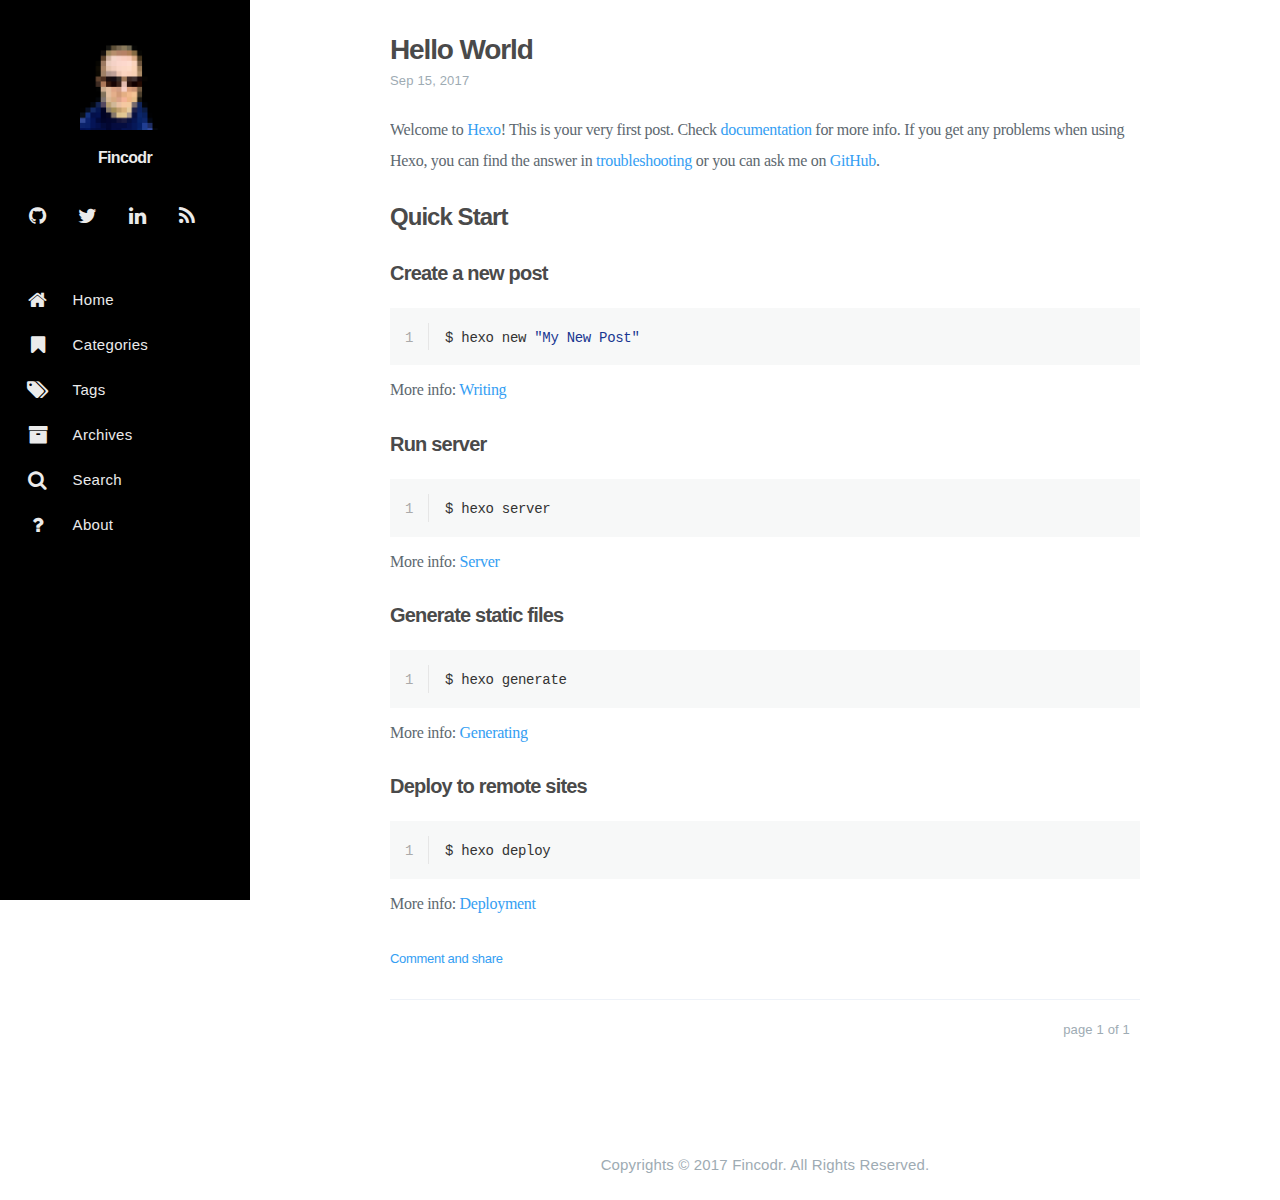
==== commit cc4bb451: "Site updated: 2017-09-15 11:07:58" ====
--- a/index.html
+++ b/index.html
@@ -55,7 +55,7 @@
         
     
 
-<header id="header" data-behavior="1">
+<header id="header" data-behavior="2">
     <i id="btn-open-sidebar" class="fa fa-lg fa-bars"></i>
     <div class="header-title">
         <a class="header-title-link" href="/ ">Fincodr :: Code</a>
@@ -79,7 +79,7 @@
         
     
 
-<nav id="sidebar" data-behavior="1">
+<nav id="sidebar" data-behavior="2">
     <div class="sidebar-container">
         
             <div class="sidebar-profile">
@@ -94,7 +94,50 @@
             </div>
         
         
-            <ul class="sidebar-buttons">
+            <ul class="sidebar-buttons author_links">
+            
+                <li class="sidebar-button">
+                    
+                        <a  class="sidebar-button-link " href="https://github.com/Fincodr" target="_blank" rel="noopener">
+                    
+                        <i class="sidebar-button-icon fa fa-lg fa-github"></i>
+                        <span class="sidebar-button-desc"></span>
+                    </a>
+            </li>
+            
+                <li class="sidebar-button">
+                    
+                        <a  class="sidebar-button-link " href="https://twitter.com/Fincodr" target="_blank" rel="noopener">
+                    
+                        <i class="sidebar-button-icon fa fa-lg fa-twitter"></i>
+                        <span class="sidebar-button-desc"></span>
+                    </a>
+            </li>
+            
+                <li class="sidebar-button">
+                    
+                        <a  class="sidebar-button-link " href="https://www.linkedin.com/in/mikaluoma-aho/" target="_blank" rel="noopener">
+                    
+                        <i class="sidebar-button-icon fa fa-lg fa-linkedin"></i>
+                        <span class="sidebar-button-desc"></span>
+                    </a>
+            </li>
+            
+                <li class="sidebar-button">
+                    
+                        <a  class="sidebar-button-link "
+                             href="/atom.xml"
+                            
+                        >
+                    
+                        <i class="sidebar-button-icon fa fa-lg fa-rss"></i>
+                        <span class="sidebar-button-desc"></span>
+                    </a>
+            </li>
+            
+        </ul>
+        
+            <ul class="sidebar-buttons menu">
             
                 <li class="sidebar-button">
                     
@@ -170,58 +213,11 @@
             
         </ul>
         
-            <ul class="sidebar-buttons">
-            
-                <li class="sidebar-button">
-                    
-                        <a  class="sidebar-button-link " href="https://github.com/" target="_blank" rel="noopener">
-                    
-                        <i class="sidebar-button-icon fa fa-lg fa-github"></i>
-                        <span class="sidebar-button-desc">GitHub</span>
-                    </a>
-            </li>
-            
-                <li class="sidebar-button">
-                    
-                        <a  class="sidebar-button-link " href="https://twitter.com/" target="_blank" rel="noopener">
-                    
-                        <i class="sidebar-button-icon fa fa-lg fa-twitter"></i>
-                        <span class="sidebar-button-desc">Twitter</span>
-                    </a>
-            </li>
-            
-                <li class="sidebar-button">
-                    
-                        <a  class="sidebar-button-link " href="https://www.linkedin.com/profile/" target="_blank" rel="noopener">
-                    
-                        <i class="sidebar-button-icon fa fa-lg fa-linkedin"></i>
-                        <span class="sidebar-button-desc">LinkedIn</span>
-                    </a>
-            </li>
-            
-        </ul>
-        
-            <ul class="sidebar-buttons">
-            
-                <li class="sidebar-button">
-                    
-                        <a  class="sidebar-button-link "
-                             href="/atom.xml"
-                            
-                        >
-                    
-                        <i class="sidebar-button-icon fa fa-lg fa-rss"></i>
-                        <span class="sidebar-button-desc">RSS</span>
-                    </a>
-            </li>
-            
-        </ul>
-        
     </div>
 </nav>
 
             
-            <div id="main" data-behavior="1"
+            <div id="main" data-behavior="2"
                  class="
                         hasCoverMetaIn
                         ">
--- a/assets/css/tranquilpeak.css
+++ b/assets/css/tranquilpeak.css
@@ -678,6 +678,23 @@
           text-decoration: none;
           color: white; }
     #sidebar ul.sidebar-buttons:first-child {
+      margin-top: 5px; }
+  #sidebar ul.author_links {
+    padding: 0;
+    display: inline;
+    margin: 0 0 20px 0; }
+    #sidebar ul.author_links li.sidebar-button {
+      width: 45px;
+      height: 45px;
+      display: inline-block; }
+      #sidebar ul.author_links li.sidebar-button .sidebar-button-link {
+        color: #ebebeb;
+        display: inline-block;
+        height: 100%; }
+        #sidebar ul.author_links li.sidebar-button .sidebar-button-link:hover, #sidebar ul.author_links li.sidebar-button .sidebar-button-link:active {
+          text-decoration: none;
+          color: white; }
+    #sidebar ul.author_links:first-child {
       margin-top: 5px; }
 
 @media only screen and (max-width: 767px) {
